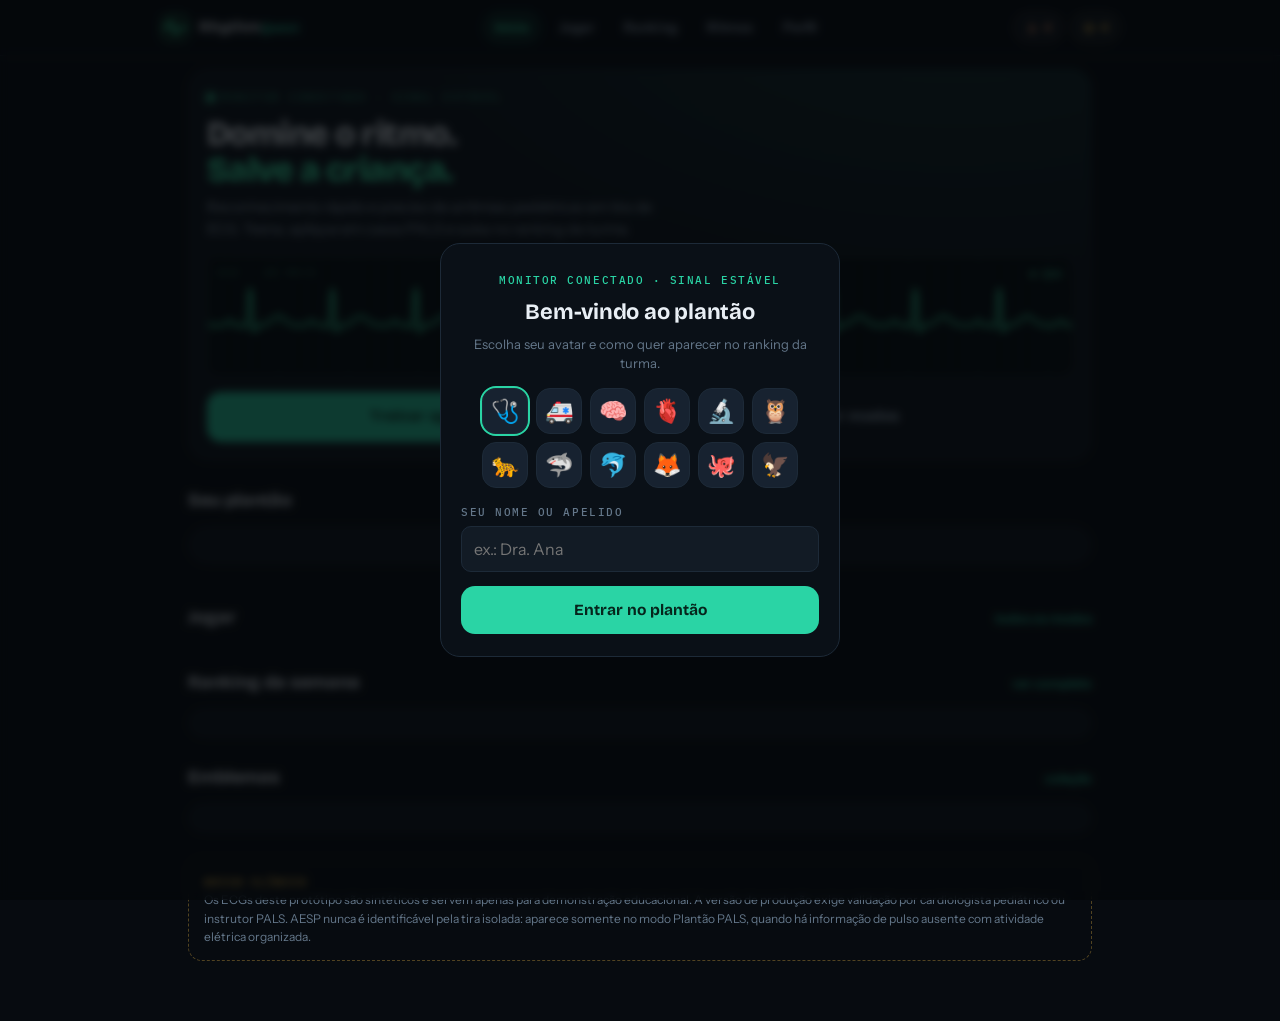
==== index.html @ c9e257ab "Implementa MVP do PALS Rhythm Quest (site multi-página, mobile-first) - Home com monitor ECG animado" ====
<!DOCTYPE html>
<html lang="pt-BR">
<head>
<meta charset="utf-8">
<meta name="viewport" content="width=device-width, initial-scale=1, viewport-fit=cover">
<title>PALS Rhythm Quest · Início</title>
<meta name="theme-color" content="#070b10">
<link rel="preconnect" href="https://fonts.googleapis.com">
<link rel="preconnect" href="https://fonts.gstatic.com" crossorigin>
<link href="https://fonts.googleapis.com/css2?family=Bricolage+Grotesque:wght@400;600;700;800&family=IBM+Plex+Mono:wght@400;500;600&family=Instrument+Sans:wght@400;500;600;700&display=swap" rel="stylesheet">
<link rel="stylesheet" href="css/style.css">
<link rel="icon" href="data:image/svg+xml,%3Csvg xmlns='http://www.w3.org/2000/svg' viewBox='0 0 24 24'%3E%3Crect width='24' height='24' rx='6' fill='%23070b10'/%3E%3Cpath d='M3 12h4l2.5-6 4 12 2.5-6h5' stroke='%233af0ac' stroke-width='2' fill='none' stroke-linecap='round' stroke-linejoin='round'/%3E%3C/svg%3E">
</head>
<body>

<main class="app">

  <section class="hero">
    <span class="microlabel"><span class="live-dot"></span>monitor conectado · sinal estável</span>
    <h1>Domine o ritmo.<br><em>Salve a criança.</em></h1>
    <p class="sub">Reconhecimento rápido e preciso de arritmias pediátricas em tira de ECG. Treine, aplique em casos PALS e suba no ranking da turma.</p>
    <div class="scope hero-scope">
      <span class="scope-label">DII · 25 mm/s</span>
      <span class="scope-hr"><span class="beat-heart">♥</span><span id="hero-fc">104</span></span>
      <canvas id="hero-ecg"></canvas>
    </div>
    <div class="hero-cta">
      <a class="btn btn-primary" href="partida.html?modo=treino">Treinar agora</a>
      <a class="btn btn-ghost" href="modos.html">Ver modos</a>
    </div>
  </section>

  <div class="section-head"><h2 class="section-title">Seu plantão</h2></div>
  <section class="card levelcard" id="home-level"></section>

  <div class="stat-tiles mt-14" id="home-tiles"></div>

  <div class="section-head">
    <h2 class="section-title">Jogar</h2>
    <a href="modos.html">todos os modos</a>
  </div>
  <div class="modegrid" id="home-modes"></div>

  <div class="section-head">
    <h2 class="section-title">Ranking da semana</h2>
    <a href="ranking.html">ver completo</a>
  </div>
  <section class="card card-tight"><div class="ranklist" id="home-rank"></div></section>

  <div class="section-head">
    <h2 class="section-title">Emblemas</h2>
    <a href="emblemas.html">coleção</a>
  </div>
  <section class="card card-tight" id="home-badges"></section>

  <footer class="disclaimer">
    <b>Aviso clínico</b><br>
    Os ECGs deste protótipo são sintéticos e servem apenas para demonstração educacional.
    A versão de produção exige validação por cardiologista pediátrico ou instrutor PALS.
    AESP nunca é identificável pela tira isolada: aparece somente no modo Plantão PALS,
    quando há informação de pulso ausente com atividade elétrica organizada.
  </footer>

</main>

<script src="js/data.js"></script>
<script src="js/ecg.js"></script>
<script src="js/state.js"></script>
<script src="js/ui.js"></script>
<script>
(function () {
  var ui = PRQ.ui, st = PRQ.state;
  ui.renderShell();

  // ECG vivo do hero: alterna entre ritmos a cada varredura completa
  var heroRitmos = [
    { r: 'sinusal', fc: 104 }, { r: 'taqsinusal', fc: 176 },
    { r: 'tsv', fc: 238 }, { r: 'tv', fc: 184 }, { r: 'fv', fc: 0 }
  ];
  var hi = 0, handle = null;
  function cicloHero() {
    var item = heroRitmos[hi % heroRitmos.length];
    if (handle) handle.stop();
    handle = PRQ.ecg.renderLive(document.getElementById('hero-ecg'), item.r, item.fc, 42 + hi, { sweepSeg: 3.4 });
    document.getElementById('hero-fc').textContent = item.fc || '--';
    hi++;
    setTimeout(cicloHero, 6800);
  }
  cicloHero();

  ui.garantirPerfil(render);

  function render() {
    var S = st.get();
    var prog = st.progressoNivel();

    document.getElementById('home-level').innerHTML =
      '<div class="levelcard-top">' +
        '<div class="avatar">' + S.avatar + '</div>' +
        '<div class="levelcard-id">' +
          '<div class="name">' + ui.esc(S.nome) + '</div>' +
          '<div class="title">' + ui.esc(PRQ.titleFor(S.nivel)) + '</div>' +
        '</div>' +
        '<div class="levelbubble"><b>' + S.nivel + '</b><span>nível</span></div>' +
      '</div>' +
      ui.xpbarHtml();

    var acc = st.acuraciaGlobal();
    document.getElementById('home-tiles').innerHTML =
      '<div class="stat-tile t-fire"><b>' + S.streak.dias + '<small> d</small></b><span>sequência de dias</span></div>' +
      '<div class="stat-tile t-ok"><b>' + (S.tirasRespondidas ? acc.toFixed(0) + '<small>%</small>' : '--') + '</b><span>acurácia global</span></div>' +
      '<div class="stat-tile t-info"><b>' + ui.fmt(S.tirasRespondidas) + '</b><span>tiras lidas</span></div>';

    // atalhos de modo: treino + arcade + próximo a destravar
    var atalhos = ['treino', 'arcade'];
    var proxBloqueado = Object.keys(PRQ.MODES).map(function (k) { return PRQ.MODES[k]; })
      .filter(function (m) { return S.nivel < m.nivelMin; })[0];
    document.getElementById('home-modes').innerHTML =
      atalhos.map(function (k) {
        var m = PRQ.MODES[k];
        return '<a class="modecard" style="--mode-color:' + m.cor + '" href="partida.html?modo=' + m.id + '">' +
          '<div class="modecard-head">' +
            '<div class="modecard-icon">' + ui.icon(m.icone) + '</div>' +
            '<div class="modecard-title">' +
              '<span class="microlabel">Modo ' + m.num + ' · ' + ui.esc(m.tag) + '</span>' +
              '<h3>' + ui.esc(m.nome) + '</h3>' +
            '</div>' +
            (S.bestScores[m.id] ? '<span class="modecard-best">' + ui.fmt(S.bestScores[m.id]) + ' XP</span>' : '') +
          '</div>' +
        '</a>';
      }).join('') +
      (proxBloqueado
        ? '<div class="modecard locked" style="--mode-color:' + proxBloqueado.cor + '">' +
            '<div class="modecard-head">' +
              '<div class="modecard-icon">' + ui.icon('lock') + '</div>' +
              '<div class="modecard-title">' +
                '<span class="microlabel">próximo desbloqueio</span>' +
                '<h3>' + ui.esc(proxBloqueado.nome) + '</h3>' +
              '</div>' +
              '<span class="locktag">' + ui.icon('lock') + ' nv ' + proxBloqueado.nivelMin + '</span>' +
            '</div>' +
          '</div>'
        : '');

    // prévia do ranking: top 3 + você
    var meuPts = S.weekly.xp;
    var lista = PRQ.RANKING_MOCK.slice(0, 3);
    var minhaPos = 1 + PRQ.RANKING_MOCK.filter(function (p) { return p.pts > meuPts; }).length;
    document.getElementById('home-rank').innerHTML =
      lista.map(function (p, i) {
        return '<div class="rankrow">' +
          '<span class="rankpos">' + (i + 1) + '</span>' +
          '<div class="avatar">' + p.avatar + '</div>' +
          '<div class="rankmain"><div class="name">' + ui.esc(p.nome) + '</div><div class="sub">' + ui.esc(p.turma) + '</div></div>' +
          '<span class="rankpts">' + ui.fmt(p.pts) + '</span></div>';
      }).join('') +
      '<div class="rankrow me">' +
        '<span class="rankpos">' + minhaPos + '</span>' +
        '<div class="avatar">' + S.avatar + '</div>' +
        '<div class="rankmain"><div class="name">' + ui.esc(S.nome || 'Você') + '</div><div class="sub">sua semana</div></div>' +
        '<span class="rankpts">' + ui.fmt(meuPts) + '</span></div>';

    // prévia de emblemas
    var desbloq = S.badges.length;
    document.getElementById('home-badges').innerHTML =
      '<div class="row">' +
        '<div class="grow"><b class="display" style="font-size:16px">' + desbloq + ' de ' + PRQ.BADGES.length + ' conquistados</b>' +
        '<p class="small muted">Cada emblema é ancorado num objetivo clínico concreto.</p></div>' +
        '<div class="row" style="gap:4px;font-size:22px">' +
          PRQ.BADGES.slice(0, 4).map(function (b) {
            var tem = S.badges.indexOf(b.id) >= 0;
            return '<span style="' + (tem ? '' : 'filter:grayscale(1);opacity:.35') + '">' + b.emoji + '</span>';
          }).join('') +
        '</div>' +
      '</div>';
  }
})();
</script>
</body>
</html>
---- css/style.css ----
/* ============================================================
   PALS Rhythm Quest · folha de estilo principal
   Estética: monitor de UTI, escuro, sóbrio, clínico.
   ============================================================ */

/* ---------- tokens ---------- */
:root {
  --bg: #070b10;
  --bg-2: #0a1017;
  --surface: #0e151d;
  --surface-2: #121b25;
  --surface-3: #172230;
  --line: #1d2a38;
  --line-soft: #16202b;

  --ink: #e9eff5;
  --ink-2: #a2b3c3;
  --ink-3: #64778a;

  --signal: #3af0ac;      /* traçado do ECG */
  --ok: #2ad4a5;          /* acerto / primária */
  --ok-ink: #06251c;
  --info: #4f8cff;        /* casos / info */
  --gold: #ffc64a;        /* moedas / combo */
  --bad: #ff5a6a;         /* erro / crítico */

  --ok-dim: rgba(42, 212, 165, 0.12);
  --info-dim: rgba(79, 140, 255, 0.12);
  --gold-dim: rgba(255, 198, 74, 0.12);
  --bad-dim: rgba(255, 90, 106, 0.12);

  --font-display: "Bricolage Grotesque", "Avenir Next", "Trebuchet MS", sans-serif;
  --font-body: "Instrument Sans", -apple-system, "Segoe UI", Roboto, sans-serif;
  --font-mono: "IBM Plex Mono", "SFMono-Regular", Menlo, Consolas, monospace;

  --r-lg: 20px;
  --r-md: 14px;
  --r-sm: 10px;

  --pad-page: 18px;
  --nav-h: 66px;
  --topbar-h: 56px;
}

/* ---------- reset ---------- */
*, *::before, *::after { box-sizing: border-box; }
html { -webkit-text-size-adjust: 100%; }
body {
  margin: 0;
  background: var(--bg);
  color: var(--ink);
  font-family: var(--font-body);
  font-size: 16px;
  line-height: 1.5;
  min-height: 100dvh;
  overscroll-behavior-y: none;
}
img, canvas, svg { display: block; max-width: 100%; }
button { font: inherit; color: inherit; background: none; border: 0; cursor: pointer; padding: 0; }
a { color: inherit; text-decoration: none; }
h1, h2, h3, h4, p { margin: 0; }
input, select {
  font: inherit; color: var(--ink);
  background: var(--surface-2);
  border: 1px solid var(--line);
  border-radius: var(--r-sm);
  padding: 10px 12px;
  width: 100%;
}
input:focus, select:focus { outline: 2px solid var(--ok); outline-offset: 1px; }
::selection { background: rgba(58, 240, 172, 0.25); }

/* ---------- tipografia utilitária ---------- */
.display { font-family: var(--font-display); font-weight: 700; letter-spacing: -0.01em; }
.mono { font-family: var(--font-mono); }
.microlabel {
  font-family: var(--font-mono);
  font-size: 11px;
  font-weight: 500;
  letter-spacing: 0.14em;
  text-transform: uppercase;
  color: var(--ink-3);
}
.section-title {
  font-family: var(--font-display);
  font-size: 18px;
  font-weight: 700;
  color: var(--ink);
}
.section-head {
  display: flex; align-items: baseline; justify-content: space-between;
  margin: 26px 0 12px;
}
.section-head a { font-size: 13px; color: var(--ok); font-weight: 600; }

/* ---------- casca do app ---------- */
.app {
  max-width: 560px;
  margin: 0 auto;
  padding: calc(var(--topbar-h) + 12px) var(--pad-page) calc(var(--nav-h) + 28px);
}

/* barra superior */
.topbar {
  position: fixed; top: 0; left: 0; right: 0; z-index: 40;
  height: var(--topbar-h);
  display: flex; align-items: center; justify-content: space-between;
  padding: 0 var(--pad-page);
  background: rgba(7, 11, 16, 0.85);
  backdrop-filter: blur(14px);
  -webkit-backdrop-filter: blur(14px);
  border-bottom: 1px solid var(--line-soft);
}
.topbar-inner {
  width: 100%; max-width: 560px; margin: 0 auto;
  display: flex; align-items: center; justify-content: space-between; gap: 10px;
}
.brand { display: flex; align-items: center; gap: 9px; min-width: 0; }
.brand-pulse {
  width: 30px; height: 30px; border-radius: 9px; flex: none;
  background: linear-gradient(145deg, #103326, #0b1f19);
  border: 1px solid rgba(58, 240, 172, 0.35);
  display: grid; place-items: center;
  color: var(--signal);
}
.brand-name {
  font-family: var(--font-display);
  font-size: 15.5px; font-weight: 700; letter-spacing: 0.01em;
  white-space: nowrap;
}
.brand-name small { color: var(--ok); }
.topbar-stats { display: flex; align-items: center; gap: 8px; }
.stat-pill {
  display: inline-flex; align-items: center; gap: 5px;
  font-family: var(--font-mono); font-size: 12.5px; font-weight: 600;
  padding: 5px 10px;
  border-radius: 999px;
  border: 1px solid var(--line);
  background: var(--surface);
  white-space: nowrap;
}
.stat-pill .ic { width: 14px; height: 14px; }
.stat-pill.coins { color: var(--gold); border-color: rgba(255, 198, 74, 0.3); }
.stat-pill.streak { color: #ff9e6b; border-color: rgba(255, 158, 107, 0.3); }

/* navegação inferior */
.bottomnav {
  position: fixed; bottom: 0; left: 0; right: 0; z-index: 40;
  background: rgba(9, 14, 20, 0.92);
  backdrop-filter: blur(14px);
  -webkit-backdrop-filter: blur(14px);
  border-top: 1px solid var(--line-soft);
  padding-bottom: env(safe-area-inset-bottom, 0);
}
.bottomnav-inner {
  max-width: 560px; margin: 0 auto;
  height: var(--nav-h);
  display: grid; grid-template-columns: repeat(5, 1fr);
}
.navitem {
  display: flex; flex-direction: column; align-items: center; justify-content: center; gap: 3px;
  color: var(--ink-3);
  font-size: 10.5px; font-weight: 600; letter-spacing: 0.02em;
  transition: color 0.15s ease;
}
.navitem .ic { width: 22px; height: 22px; }
.navitem.active { color: var(--signal); }
.navitem.active .navdot {
  width: 4px; height: 4px; border-radius: 50%;
  background: var(--signal);
  box-shadow: 0 0 8px var(--signal);
}
.navdot { width: 4px; height: 4px; border-radius: 50%; background: transparent; }

/* ---------- cards ---------- */
.card {
  background: var(--surface);
  border: 1px solid var(--line-soft);
  border-radius: var(--r-lg);
  padding: 18px;
}
.card + .card { margin-top: 14px; }
.card-tight { padding: 14px; }

/* moldura de telemetria (cantos) para áreas de ECG */
.scope {
  position: relative;
  background: #050a0e;
  border: 1px solid #14251f;
  border-radius: var(--r-md);
  overflow: hidden;
}
.scope::after {
  content: "";
  position: absolute; inset: 0;
  pointer-events: none;
  background: linear-gradient(rgba(255,255,255,0.025) 1px, transparent 1px);
  background-size: 100% 3px;
  mix-blend-mode: overlay;
}
.scope canvas { width: 100%; height: 100%; }
.scope-label {
  position: absolute; top: 8px; left: 10px; z-index: 2;
  font-family: var(--font-mono); font-size: 10px; letter-spacing: 0.16em;
  text-transform: uppercase; color: rgba(58, 240, 172, 0.55);
}
.scope-hr {
  position: absolute; top: 8px; right: 10px; z-index: 2;
  font-family: var(--font-mono); font-size: 11px; font-weight: 600;
  color: rgba(58, 240, 172, 0.8);
  display: flex; align-items: center; gap: 5px;
}
.scope-hr .beat-heart { color: var(--signal); animation: heartbeat 1s infinite; display: inline-block; }
@keyframes heartbeat {
  0%, 100% { transform: scale(1); }
  12% { transform: scale(1.25); }
  24% { transform: scale(1); }
}

/* ---------- botões ---------- */
.btn {
  display: inline-flex; align-items: center; justify-content: center; gap: 8px;
  min-height: 48px;
  padding: 12px 20px;
  border-radius: var(--r-md);
  font-family: var(--font-display);
  font-size: 15.5px; font-weight: 700;
  transition: transform 0.12s ease, filter 0.15s ease, background 0.15s ease;
  user-select: none;
  -webkit-tap-highlight-color: transparent;
}
.btn:active { transform: scale(0.97); }
.btn-primary { background: var(--ok); color: var(--ok-ink); }
.btn-primary:hover { filter: brightness(1.08); }
.btn-ghost {
  background: transparent; color: var(--ink-2);
  border: 1px solid var(--line);
}
.btn-ghost:hover { background: var(--surface-2); color: var(--ink); }
.btn-info { background: var(--info); color: #071224; }
.btn-block { width: 100%; }
.btn-sm { min-height: 38px; padding: 8px 14px; font-size: 13.5px; border-radius: var(--r-sm); }
.btn[disabled] { opacity: 0.45; pointer-events: none; }

/* chips */
.chip {
  display: inline-flex; align-items: center; gap: 5px;
  font-family: var(--font-mono); font-size: 11px; font-weight: 500;
  letter-spacing: 0.04em;
  padding: 4px 10px; border-radius: 999px;
  border: 1px solid var(--line);
  color: var(--ink-2);
  background: var(--surface-2);
  white-space: nowrap;
}
.chip.ok { color: var(--ok); border-color: rgba(42,212,165,0.35); background: var(--ok-dim); }
.chip.info { color: #8ab2ff; border-color: rgba(79,140,255,0.35); background: var(--info-dim); }
.chip.gold { color: var(--gold); border-color: rgba(255,198,74,0.35); background: var(--gold-dim); }
.chip.bad { color: var(--bad); border-color: rgba(255,90,106,0.35); background: var(--bad-dim); }

.chiprow { display: flex; flex-wrap: wrap; gap: 6px; }

/* filtros (segmented) */
.filters { display: flex; gap: 8px; overflow-x: auto; padding-bottom: 4px; scrollbar-width: none; }
.filters::-webkit-scrollbar { display: none; }
.filter-btn {
  flex: none;
  font-size: 13px; font-weight: 600;
  padding: 8px 16px; border-radius: 999px;
  border: 1px solid var(--line);
  color: var(--ink-2); background: var(--surface);
  transition: all 0.15s ease;
}
.filter-btn.active { background: var(--ok); border-color: var(--ok); color: var(--ok-ink); }

/* ---------- barra de XP ---------- */
.xpbar { display: flex; flex-direction: column; gap: 6px; }
.xpbar-meta {
  display: flex; justify-content: space-between;
  font-family: var(--font-mono); font-size: 11.5px; color: var(--ink-3);
}
.xpbar-track {
  height: 10px; border-radius: 999px;
  background: var(--surface-3);
  overflow: hidden;
}
.xpbar-fill {
  height: 100%; border-radius: 999px;
  background: linear-gradient(90deg, #1fae87, var(--signal));
  box-shadow: 0 0 12px rgba(58, 240, 172, 0.4);
  transition: width 0.9s cubic-bezier(0.22, 1, 0.36, 1);
  min-width: 6px;
}

/* barra de progresso genérica */
.meter { height: 8px; border-radius: 999px; background: var(--surface-3); overflow: hidden; }
.meter > i {
  display: block; height: 100%; border-radius: 999px;
  background: var(--ok);
  transition: width 0.6s ease;
}
.meter.gold > i { background: var(--gold); }
.meter.info > i { background: var(--info); }
.meter.bad > i { background: var(--bad); }

/* ---------- home ---------- */
.hero {
  position: relative;
  border-radius: var(--r-lg);
  border: 1px solid var(--line-soft);
  background:
    radial-gradient(120% 140% at 85% -20%, rgba(42, 212, 165, 0.14), transparent 55%),
    var(--surface);
  padding: 20px 18px 18px;
  overflow: hidden;
}
.hero .microlabel { color: rgba(58, 240, 172, 0.6); display: flex; align-items: center; gap: 7px; }
.hero .live-dot {
  width: 7px; height: 7px; border-radius: 50%;
  background: var(--signal);
  box-shadow: 0 0 10px var(--signal);
  animation: blink 2.2s infinite;
}
@keyframes blink { 0%, 100% { opacity: 1; } 50% { opacity: 0.35; } }
.hero h1 {
  font-family: var(--font-display);
  font-size: clamp(26px, 7vw, 34px);
  line-height: 1.08; font-weight: 800; letter-spacing: -0.015em;
  margin: 10px 0 8px;
}
.hero h1 em { font-style: normal; color: var(--signal); }
.hero p.sub { color: var(--ink-2); font-size: 14.5px; max-width: 46ch; }
.hero-scope { margin-top: 16px; height: 96px; }
.hero-cta { display: flex; gap: 10px; margin-top: 16px; }
.hero-cta .btn { flex: 1; }

/* card de nível na home */
.levelcard { display: flex; flex-direction: column; gap: 12px; }
.levelcard-top { display: flex; align-items: center; gap: 13px; }
.avatar {
  width: 52px; height: 52px; border-radius: 16px; flex: none;
  display: grid; place-items: center;
  font-size: 26px;
  background: var(--surface-3);
  border: 1px solid var(--line);
}
.avatar.lg { width: 68px; height: 68px; border-radius: 20px; font-size: 34px; }
.levelcard-id { min-width: 0; flex: 1; }
.levelcard-id .name {
  font-family: var(--font-display); font-weight: 700; font-size: 17px;
  white-space: nowrap; overflow: hidden; text-overflow: ellipsis;
}
.levelcard-id .title { font-size: 12.5px; color: var(--ok); font-weight: 600; }
.levelbubble {
  flex: none; text-align: center;
  font-family: var(--font-mono);
  border: 1px solid rgba(42, 212, 165, 0.4);
  background: var(--ok-dim);
  border-radius: 12px; padding: 6px 12px;
}
.levelbubble b { display: block; font-size: 19px; color: var(--signal); line-height: 1.1; }
.levelbubble span { font-size: 9.5px; letter-spacing: 0.12em; color: var(--ink-3); text-transform: uppercase; }

/* estatísticas rápidas */
.stat-tiles { display: grid; grid-template-columns: repeat(3, 1fr); gap: 10px; }
.stat-tile {
  background: var(--surface);
  border: 1px solid var(--line-soft);
  border-radius: var(--r-md);
  padding: 13px 12px 11px;
}
.stat-tile b {
  display: block;
  font-family: var(--font-mono); font-size: 21px; font-weight: 600;
  line-height: 1.15; color: var(--ink);
}
.stat-tile b small { font-size: 12px; color: var(--ink-3); font-weight: 500; }
.stat-tile span { font-size: 11px; color: var(--ink-3); letter-spacing: 0.03em; }
.stat-tile.t-ok b { color: var(--signal); }
.stat-tile.t-gold b { color: var(--gold); }
.stat-tile.t-fire b { color: #ff9e6b; }
.stat-tile.t-info b { color: #8ab2ff; }

/* ---------- cards de modo ---------- */
.modegrid { display: grid; gap: 12px; }
.modecard {
  position: relative;
  display: block;
  background: var(--surface);
  border: 1px solid var(--line-soft);
  border-radius: var(--r-lg);
  padding: 17px 17px 15px;
  overflow: hidden;
  transition: transform 0.15s ease, border-color 0.2s ease;
  -webkit-tap-highlight-color: transparent;
}
.modecard:active { transform: scale(0.985); }
.modecard::before {
  content: "";
  position: absolute; left: 0; top: 14px; bottom: 14px;
  width: 3px; border-radius: 0 3px 3px 0;
  background: var(--mode-color, var(--ok));
}
.modecard-head { display: flex; align-items: center; gap: 12px; }
.modecard-icon {
  width: 44px; height: 44px; flex: none;
  border-radius: 13px;
  display: grid; place-items: center;
  background: color-mix(in srgb, var(--mode-color, var(--ok)) 13%, transparent);
  color: var(--mode-color, var(--ok));
}
.modecard-icon .ic { width: 23px; height: 23px; }
.modecard-title { flex: 1; min-width: 0; }
.modecard-title .microlabel { color: var(--mode-color, var(--ok)); opacity: 0.8; font-size: 10px; }
.modecard-title h3 { font-family: var(--font-display); font-size: 17.5px; font-weight: 700; }
.modecard p.desc { color: var(--ink-2); font-size: 13.5px; margin-top: 9px; line-height: 1.45; }
.modecard-foot {
  display: flex; align-items: center; justify-content: space-between;
  margin-top: 12px; gap: 8px;
}
.modecard-foot .chiprow { flex: 1; }
.modecard-best { font-family: var(--font-mono); font-size: 11px; color: var(--ink-3); white-space: nowrap; }
.modecard.locked { opacity: 0.85; }
.modecard.locked .modecard-icon { background: var(--surface-3); color: var(--ink-3); }
.locktag {
  display: inline-flex; align-items: center; gap: 5px;
  font-family: var(--font-mono); font-size: 11px; font-weight: 600;
  color: var(--ink-3);
  border: 1px dashed var(--line);
  padding: 4px 10px; border-radius: 999px;
}

/* seletor pré-partida */
.setup-row { display: flex; flex-direction: column; gap: 8px; margin-top: 14px; }
.seg {
  display: grid; grid-auto-flow: column; grid-auto-columns: 1fr;
  background: var(--surface-2);
  border: 1px solid var(--line);
  border-radius: var(--r-sm);
  padding: 3px; gap: 3px;
}
.seg button {
  padding: 9px 6px; border-radius: 7px;
  font-size: 13px; font-weight: 600; color: var(--ink-3);
  transition: all 0.15s ease;
}
.seg button.active { background: var(--surface-3); color: var(--ink); box-shadow: inset 0 0 0 1px var(--line); }

/* ---------- tela de partida ---------- */
.game-shell { max-width: 560px; margin: 0 auto; padding: 12px var(--pad-page) 30px; min-height: 100dvh; display: flex; flex-direction: column; }
.game-top {
  display: flex; align-items: center; justify-content: space-between; gap: 10px;
  margin-bottom: 12px;
}
.game-exit {
  width: 40px; height: 40px; flex: none;
  border-radius: 12px; border: 1px solid var(--line);
  display: grid; place-items: center; color: var(--ink-3);
  background: var(--surface);
}
.game-progress { flex: 1; }
.game-progress .meter { height: 6px; }
.game-progress .microlabel { margin-bottom: 5px; display: block; text-align: center; }

.hud {
  display: flex; align-items: stretch; gap: 8px;
  margin-bottom: 12px;
}
.hud-box {
  flex: 1;
  background: var(--surface);
  border: 1px solid var(--line-soft);
  border-radius: var(--r-md);
  padding: 8px 10px;
  text-align: center;
}
.hud-box .microlabel { font-size: 9px; display: block; }
.hud-box b { font-family: var(--font-mono); font-size: 17px; font-weight: 600; }
.hud-box.h-xp b { color: var(--signal); }
.hud-box.h-coin b { color: var(--gold); }
.hud-box.h-combo b { color: var(--ink); }
.hud-box.h-combo.hot { border-color: rgba(255, 198, 74, 0.5); background: var(--gold-dim); }
.hud-box.h-combo.hot b { color: var(--gold); }
.hud-box.h-combo.hot.shake { animation: comboshake 0.35s ease; }
@keyframes comboshake {
  0%, 100% { transform: translateX(0); }
  25% { transform: translateX(-2px) rotate(-0.6deg); }
  60% { transform: translateX(2px) rotate(0.6deg); }
}

/* anel do cronômetro */
.timer-ring { position: relative; width: 54px; height: 54px; flex: none; }
.timer-ring svg { width: 100%; height: 100%; transform: rotate(-90deg); }
.timer-ring .track { stroke: var(--surface-3); }
.timer-ring .arc { stroke: var(--ok); transition: stroke 0.3s; }
.timer-ring.warn .arc { stroke: var(--gold); }
.timer-ring.danger .arc { stroke: var(--bad); }
.timer-ring b {
  position: absolute; inset: 0;
  display: grid; place-items: center;
  font-family: var(--font-mono); font-size: 15px; font-weight: 600;
}

.game-strip { height: 168px; margin-bottom: 6px; }
.strip-meta {
  display: flex; justify-content: space-between; align-items: center;
  margin: 8px 2px 14px;
  font-family: var(--font-mono); font-size: 11px; color: var(--ink-3);
}

.answers { display: grid; grid-template-columns: 1fr 1fr; gap: 10px; }
.answer-btn {
  min-height: 62px;
  padding: 10px 12px;
  border-radius: var(--r-md);
  border: 1px solid var(--line);
  background: var(--surface);
  font-family: var(--font-display);
  font-size: 14.5px; font-weight: 600;
  line-height: 1.25;
  text-align: center;
  transition: all 0.15s ease;
  -webkit-tap-highlight-color: transparent;
}
.answer-btn:active { transform: scale(0.97); }
.answer-btn.correct {
  background: var(--ok-dim); border-color: var(--ok); color: var(--signal);
  animation: pulse-ok 0.5s ease;
}
.answer-btn.wrong {
  background: var(--bad-dim); border-color: var(--bad); color: var(--bad);
  animation: wrongshake 0.4s ease;
}
.answer-btn.faded { opacity: 0.35; }
@keyframes pulse-ok {
  0% { box-shadow: 0 0 0 0 rgba(42, 212, 165, 0.5); }
  100% { box-shadow: 0 0 0 16px rgba(42, 212, 165, 0); }
}
@keyframes wrongshake {
  0%, 100% { transform: translateX(0); }
  20% { transform: translateX(-5px); }
  50% { transform: translateX(5px); }
  80% { transform: translateX(-3px); }
}

/* caso clínico (Plantão) */
.casecard {
  background: linear-gradient(180deg, rgba(79, 140, 255, 0.08), transparent 70%), var(--surface);
  border: 1px solid rgba(79, 140, 255, 0.25);
  border-radius: var(--r-md);
  padding: 14px;
  margin-bottom: 12px;
}
.casecard .microlabel { color: #8ab2ff; margin-bottom: 6px; display: block; }
.casecard p { font-size: 14px; color: var(--ink-2); line-height: 1.5; }
.casecard p b { color: var(--ink); }
.case-vitals { display: flex; flex-wrap: wrap; gap: 6px; margin-top: 10px; }

/* ---------- feedback sheet ---------- */
.sheet-backdrop {
  position: fixed; inset: 0; z-index: 60;
  background: rgba(4, 7, 10, 0.7);
  backdrop-filter: blur(3px);
  -webkit-backdrop-filter: blur(3px);
  opacity: 0; pointer-events: none;
  transition: opacity 0.25s ease;
}
.sheet-backdrop.open { opacity: 1; pointer-events: auto; }
.sheet {
  position: fixed; left: 0; right: 0; bottom: 0; z-index: 61;
  max-width: 560px; margin: 0 auto;
  max-height: 86dvh;
  overflow-y: auto;
  background: var(--bg-2);
  border: 1px solid var(--line);
  border-bottom: 0;
  border-radius: 22px 22px 0 0;
  padding: 10px 18px calc(18px + env(safe-area-inset-bottom, 0));
  transform: translateY(105%);
  transition: transform 0.32s cubic-bezier(0.32, 0.72, 0, 1);
}
.sheet.open { transform: translateY(0); }
.sheet-grip { width: 40px; height: 4px; border-radius: 2px; background: var(--line); margin: 4px auto 14px; }
.verdict {
  display: flex; align-items: center; gap: 12px;
  padding: 13px 14px; border-radius: var(--r-md);
  margin-bottom: 14px;
}
.verdict.ok { background: var(--ok-dim); border: 1px solid rgba(42, 212, 165, 0.35); }
.verdict.bad { background: var(--bad-dim); border: 1px solid rgba(255, 90, 106, 0.3); }
.verdict-icon {
  width: 40px; height: 40px; flex: none; border-radius: 50%;
  display: grid; place-items: center;
}
.verdict.ok .verdict-icon { background: var(--ok); color: var(--ok-ink); }
.verdict.bad .verdict-icon { background: var(--bad); color: #2a0a0e; }
.verdict h3 { font-family: var(--font-display); font-size: 18px; }
.verdict .microlabel { font-size: 10px; margin-top: 1px; }
.verdict.ok .microlabel { color: var(--ok); }
.verdict.bad .microlabel { color: var(--bad); }

.gainrow { display: flex; gap: 8px; margin-bottom: 14px; }
.gain {
  flex: 1; text-align: center;
  background: var(--surface); border: 1px solid var(--line-soft);
  border-radius: var(--r-md); padding: 9px 6px;
}
.gain b { font-family: var(--font-mono); font-size: 16.5px; display: block; }
.gain span { font-size: 10px; color: var(--ink-3); letter-spacing: 0.06em; text-transform: uppercase; }
.gain.g-xp b { color: var(--signal); }
.gain.g-coin b { color: var(--gold); }
.gain.g-speed b { color: #8ab2ff; }
.gain.g-neg b { color: var(--bad); }

.teachblock { margin-bottom: 13px; }
.teachblock .microlabel { display: block; margin-bottom: 7px; }
.teachblock ul { margin: 0; padding: 0; list-style: none; display: flex; flex-direction: column; gap: 6px; }
.teachblock li {
  font-size: 13.5px; color: var(--ink-2); line-height: 1.45;
  padding-left: 18px; position: relative;
}
.teachblock li::before {
  content: ""; position: absolute; left: 2px; top: 8px;
  width: 6px; height: 6px; border-radius: 2px;
  background: var(--ok);
}
.teachblock.warn li::before { background: var(--gold); border-radius: 50%; }
.teachblock.trap li::before { background: var(--bad); border-radius: 50%; }
.tipbox {
  background: var(--gold-dim);
  border: 1px solid rgba(255, 198, 74, 0.25);
  border-radius: var(--r-md);
  padding: 12px 14px;
  font-size: 13.5px; color: #ffd98a; line-height: 1.5;
  margin-bottom: 14px;
}
.tipbox b { color: var(--gold); }
.compare {
  display: grid; grid-template-columns: 1fr 1fr; gap: 8px; margin-bottom: 14px;
}
.compare > div {
  border-radius: var(--r-md); padding: 10px 12px;
  font-size: 13px; line-height: 1.3;
}
.compare .yours { background: var(--bad-dim); border: 1px solid rgba(255, 90, 106, 0.3); }
.compare .right { background: var(--ok-dim); border: 1px solid rgba(42, 212, 165, 0.3); }
.compare .microlabel { font-size: 9px; display: block; margin-bottom: 3px; }
.compare .yours .microlabel { color: var(--bad); }
.compare .right .microlabel { color: var(--ok); }
.compare b { font-family: var(--font-display); font-size: 14px; }

/* ---------- resultado da rodada ---------- */
.result-hero { text-align: center; padding: 26px 0 8px; }
.result-hero h2 { font-family: var(--font-display); font-size: 26px; font-weight: 800; }
.result-hero .microlabel { margin-top: 4px; }
.ring-wrap { position: relative; width: 158px; height: 158px; margin: 18px auto; }
.ring-wrap svg { transform: rotate(-90deg); }
.ring-wrap .ringtrack { stroke: var(--surface-3); }
.ring-wrap .ringarc { stroke: var(--ok); stroke-linecap: round; transition: stroke-dashoffset 1.1s cubic-bezier(0.22, 1, 0.36, 1); }
.ring-center {
  position: absolute; inset: 0;
  display: flex; flex-direction: column; align-items: center; justify-content: center;
}
.ring-center b { font-family: var(--font-mono); font-size: 34px; font-weight: 600; color: var(--signal); }
.ring-center span { font-size: 11px; color: var(--ink-3); letter-spacing: 0.1em; text-transform: uppercase; }
.bonusline {
  display: flex; align-items: center; justify-content: space-between;
  padding: 10px 2px;
  border-bottom: 1px solid var(--line-soft);
  font-size: 13.5px; color: var(--ink-2);
}
.bonusline:last-child { border-bottom: 0; }
.bonusline b { font-family: var(--font-mono); color: var(--signal); }
.bonusline b.gold { color: var(--gold); }

/* ---------- ranking ---------- */
.podium { display: grid; grid-template-columns: 1fr 1.15fr 1fr; gap: 10px; align-items: end; margin-bottom: 16px; }
.podium-card {
  text-align: center;
  background: var(--surface);
  border: 1px solid var(--line-soft);
  border-radius: var(--r-md);
  padding: 14px 8px 12px;
  position: relative;
}
.podium-card.first {
  border-color: rgba(255, 198, 74, 0.4);
  background: linear-gradient(180deg, rgba(255, 198, 74, 0.1), transparent 65%), var(--surface);
  padding-top: 20px; padding-bottom: 16px;
}
.podium-medal {
  position: absolute; top: -11px; left: 50%; transform: translateX(-50%);
  font-family: var(--font-mono); font-size: 11px; font-weight: 700;
  width: 24px; height: 24px; border-radius: 50%;
  display: grid; place-items: center;
  border: 1px solid var(--line);
  background: var(--surface-3); color: var(--ink-2);
}
.podium-card.first .podium-medal { background: var(--gold); color: #3a2800; border-color: var(--gold); }
.podium-card.second .podium-medal { background: #c8d4e0; color: #232c36; border-color: #c8d4e0; }
.podium-card.third .podium-medal { background: #d29a6b; color: #3a2410; border-color: #d29a6b; }
.podium-card .avatar { margin: 2px auto 7px; width: 44px; height: 44px; font-size: 22px; border-radius: 14px; }
.podium-card.first .avatar { width: 54px; height: 54px; font-size: 27px; }
.podium-name { font-size: 12.5px; font-weight: 700; white-space: nowrap; overflow: hidden; text-overflow: ellipsis; }
.podium-pts { font-family: var(--font-mono); font-size: 12px; color: var(--gold); margin-top: 2px; }

.ranklist { display: flex; flex-direction: column; }
.rankrow {
  display: flex; align-items: center; gap: 12px;
  padding: 11px 12px;
  border-bottom: 1px solid var(--line-soft);
}
.rankrow:last-child { border-bottom: 0; }
.rankpos { font-family: var(--font-mono); font-size: 13px; color: var(--ink-3); width: 26px; text-align: center; flex: none; }
.rankrow .avatar { width: 38px; height: 38px; font-size: 19px; border-radius: 12px; }
.rankmain { flex: 1; min-width: 0; }
.rankmain .name { font-size: 14px; font-weight: 600; white-space: nowrap; overflow: hidden; text-overflow: ellipsis; }
.rankmain .sub { font-size: 11px; color: var(--ink-3); }
.rankpts { font-family: var(--font-mono); font-size: 13.5px; font-weight: 600; color: var(--ink-2); }
.rankrow.me {
  background: var(--ok-dim);
  border: 1px solid rgba(42, 212, 165, 0.35);
  border-radius: var(--r-md);
  margin: 4px 0;
}
.rankrow.me .name { color: var(--signal); }
.rankrow.me .rankpts { color: var(--signal); }
.rankdelta { font-family: var(--font-mono); font-size: 10.5px; flex: none; width: 34px; text-align: right; }
.rankdelta.up { color: var(--ok); }
.rankdelta.down { color: var(--bad); }
.rankdelta.same { color: var(--ink-3); }

/* ---------- emblemas ---------- */
.badgegrid { display: grid; grid-template-columns: 1fr 1fr; gap: 12px; }
.badgetile {
  background: var(--surface);
  border: 1px solid var(--line-soft);
  border-radius: var(--r-lg);
  padding: 16px 14px 14px;
  text-align: center;
  transition: transform 0.15s ease;
  -webkit-tap-highlight-color: transparent;
}
.badgetile:active { transform: scale(0.97); }
.badge-emoji {
  width: 58px; height: 58px; margin: 0 auto 10px;
  border-radius: 18px;
  display: grid; place-items: center;
  font-size: 29px;
  background: var(--surface-3);
  border: 1px solid var(--line);
}
.badgetile.unlocked .badge-emoji {
  background: linear-gradient(150deg, rgba(255, 198, 74, 0.2), rgba(255, 198, 74, 0.05));
  border-color: rgba(255, 198, 74, 0.45);
  box-shadow: 0 0 18px rgba(255, 198, 74, 0.12);
}
.badgetile.locked .badge-emoji { filter: grayscale(1); opacity: 0.4; }
.badgetile h4 { font-family: var(--font-display); font-size: 14px; font-weight: 700; line-height: 1.2; }
.badgetile .microlabel { font-size: 9px; margin-top: 5px; display: block; }
.badgetile.unlocked .microlabel { color: var(--gold); }
.badgetile .meter { margin-top: 9px; }
.badgetile.fresh .badge-emoji { animation: badgeflip 0.9s cubic-bezier(0.34, 1.56, 0.64, 1); }
@keyframes badgeflip {
  0% { transform: rotateY(180deg) scale(0.6); opacity: 0; }
  100% { transform: rotateY(0) scale(1); opacity: 1; }
}

/* ---------- biblioteca ---------- */
.rhythmcard {
  background: var(--surface);
  border: 1px solid var(--line-soft);
  border-radius: var(--r-lg);
  overflow: hidden;
  margin-bottom: 14px;
  -webkit-tap-highlight-color: transparent;
}
.rhythmcard .scope { border-radius: 0; border: 0; border-bottom: 1px solid #14251f; height: 92px; }
.rhythmcard-body { padding: 13px 15px 14px; }
.rhythmcard-body h3 { font-family: var(--font-display); font-size: 16.5px; font-weight: 700; }
.rhythmcard-body .en { font-family: var(--font-mono); font-size: 11px; color: var(--ink-3); margin-bottom: 8px; }

.kvgrid { display: grid; grid-template-columns: repeat(2, 1fr); gap: 8px; margin: 13px 0; }
.kv {
  background: var(--surface-2);
  border: 1px solid var(--line-soft);
  border-radius: var(--r-sm);
  padding: 8px 11px;
}
.kv .microlabel { font-size: 9px; display: block; }
.kv b { font-size: 13px; font-weight: 600; line-height: 1.25; display: block; margin-top: 2px; }

/* dificuldade */
.diff { display: inline-flex; gap: 3px; align-items: center; }
.diff i { width: 6px; height: 6px; border-radius: 2px; background: var(--surface-3); }
.diff i.on { background: var(--gold); }

/* ---------- dashboard ---------- */
.masteryrow { display: flex; align-items: center; gap: 12px; padding: 9px 0; }
.masteryrow .mname { flex: 1.5; min-width: 0; font-size: 13px; font-weight: 600; white-space: nowrap; overflow: hidden; text-overflow: ellipsis; }
.masteryrow .meter { flex: 1; min-width: 64px; }
.masteryrow .mval { font-family: var(--font-mono); font-size: 12px; color: var(--ink-3); width: 40px; text-align: right; flex: none; }
.masteryrow.weak .mval { color: var(--bad); }
.masteryrow.weak .meter > i { background: var(--bad); }

.errorrow {
  display: flex; align-items: center; gap: 12px;
  padding: 11px 0;
  border-bottom: 1px solid var(--line-soft);
}
.errorrow:last-child { border-bottom: 0; }
.errorrow .err-ic {
  width: 36px; height: 36px; flex: none; border-radius: 11px;
  background: var(--bad-dim); color: var(--bad);
  display: grid; place-items: center;
}
.errorrow .body { flex: 1; min-width: 0; }
.errorrow .body b { font-size: 13.5px; display: block; }
.errorrow .body span { font-size: 11.5px; color: var(--ink-3); }

/* ---------- modal ---------- */
.modal-backdrop {
  position: fixed; inset: 0; z-index: 70;
  background: rgba(4, 7, 10, 0.75);
  backdrop-filter: blur(4px);
  -webkit-backdrop-filter: blur(4px);
  display: grid; place-items: center;
  padding: 22px;
  opacity: 0; pointer-events: none;
  transition: opacity 0.22s ease;
}
.modal-backdrop.open { opacity: 1; pointer-events: auto; }
.modal {
  width: 100%; max-width: 400px;
  max-height: 84dvh; overflow-y: auto;
  background: var(--bg-2);
  border: 1px solid var(--line);
  border-radius: var(--r-lg);
  padding: 22px 20px;
  transform: translateY(14px) scale(0.97);
  transition: transform 0.22s ease;
}
.modal-backdrop.open .modal { transform: translateY(0) scale(1); }

/* ---------- toast ---------- */
.toastwrap {
  position: fixed; top: calc(var(--topbar-h) + 10px); left: 0; right: 0; z-index: 90;
  display: flex; flex-direction: column; align-items: center; gap: 8px;
  pointer-events: none;
  padding: 0 18px;
}
.toast {
  display: flex; align-items: center; gap: 10px;
  background: var(--surface-3);
  border: 1px solid var(--line);
  border-radius: 999px;
  padding: 10px 18px;
  font-size: 13.5px; font-weight: 600;
  box-shadow: 0 10px 30px rgba(0, 0, 0, 0.45);
  animation: toastin 0.35s cubic-bezier(0.34, 1.3, 0.64, 1);
}
.toast.gold { border-color: rgba(255, 198, 74, 0.4); color: var(--gold); }
.toast.ok { border-color: rgba(42, 212, 165, 0.4); color: var(--ok); }
@keyframes toastin {
  from { opacity: 0; transform: translateY(-12px) scale(0.92); }
  to { opacity: 1; transform: translateY(0) scale(1); }
}
.toast.out { animation: toastout 0.3s ease forwards; }
@keyframes toastout { to { opacity: 0; transform: translateY(-10px) scale(0.94); } }

/* ---------- partículas de moeda/XP ---------- */
.burst-layer { position: fixed; inset: 0; z-index: 95; pointer-events: none; overflow: hidden; }
.coin-p {
  position: absolute;
  font-family: var(--font-mono); font-size: 15px; font-weight: 700;
  color: var(--gold);
  text-shadow: 0 0 10px rgba(255, 198, 74, 0.5);
  animation: coinfly 0.95s cubic-bezier(0.2, 0.7, 0.4, 1) forwards;
}
.coin-p.xp { color: var(--signal); text-shadow: 0 0 10px rgba(58, 240, 172, 0.5); }
@keyframes coinfly {
  0% { opacity: 0; transform: translate(0, 0) scale(0.6); }
  15% { opacity: 1; transform: translate(var(--dx0, 0), -14px) scale(1.15); }
  100% { opacity: 0; transform: translate(var(--dx, 0), var(--dy, -90px)) scale(0.85); }
}

/* ---------- aviso clínico ---------- */
.disclaimer {
  margin-top: 26px;
  border: 1px dashed rgba(255, 198, 74, 0.3);
  border-radius: var(--r-md);
  padding: 13px 15px;
  font-size: 12px; color: var(--ink-3); line-height: 1.55;
}
.disclaimer b { color: var(--gold); font-family: var(--font-mono); font-size: 11px; letter-spacing: 0.08em; text-transform: uppercase; }

/* ---------- util ---------- */
.mt-0 { margin-top: 0; } .mt-8 { margin-top: 8px; } .mt-14 { margin-top: 14px; } .mt-20 { margin-top: 20px; }
.mb-8 { margin-bottom: 8px; } .mb-14 { margin-bottom: 14px; }
.muted { color: var(--ink-3); } .small { font-size: 13px; }
.txt-ok { color: var(--ok); } .txt-gold { color: var(--gold); } .txt-bad { color: var(--bad); } .txt-info { color: #8ab2ff; }
.row { display: flex; align-items: center; gap: 10px; }
.grow { flex: 1; min-width: 0; }
.center { text-align: center; }
.hidden { display: none !important; }

/* contagem animada */
.countup { font-variant-numeric: tabular-nums; }

/* ---------- responsivo: tablet / desktop ---------- */
@media (min-width: 760px) {
  :root { --pad-page: 28px; }
  .app, .topbar-inner, .bottomnav-inner, .game-shell, .sheet { max-width: 700px; }
  .badgegrid { grid-template-columns: repeat(3, 1fr); }
  .answers { gap: 12px; }
  .answer-btn { min-height: 68px; font-size: 15.5px; }
  .game-strip { height: 200px; }
  .hero-scope { height: 120px; }
}
@media (min-width: 1060px) {
  .app, .topbar-inner, .game-shell { max-width: 960px; }
  .bottomnav { display: none; }
  .topnav-links { display: flex !important; }
  .app { padding-bottom: 60px; }
  .modegrid { grid-template-columns: 1fr 1fr; }
  .badgegrid { grid-template-columns: repeat(4, 1fr); }
  .librarygrid { display: grid; grid-template-columns: 1fr 1fr; gap: 14px; }
  .librarygrid .rhythmcard { margin-bottom: 0; }
  .dash-cols { display: grid; grid-template-columns: 1fr 1fr; gap: 14px; align-items: start; }
  .dash-cols .card + .card { margin-top: 0; }
  .sheet { max-width: 620px; border-radius: 22px; bottom: 24px; border-bottom: 1px solid var(--line); }
}

/* links de navegação no topo (desktop) */
.topnav-links { display: none; align-items: center; gap: 4px; }
.topnav-links a {
  font-size: 13.5px; font-weight: 600; color: var(--ink-2);
  padding: 7px 13px; border-radius: 999px;
}
.topnav-links a:hover { background: var(--surface-2); color: var(--ink); }
.topnav-links a.active { color: var(--signal); background: var(--ok-dim); }

/* redução de movimento */
@media (prefers-reduced-motion: reduce) {
  *, *::before, *::after { animation-duration: 0.01ms !important; transition-duration: 0.01ms !important; }
}
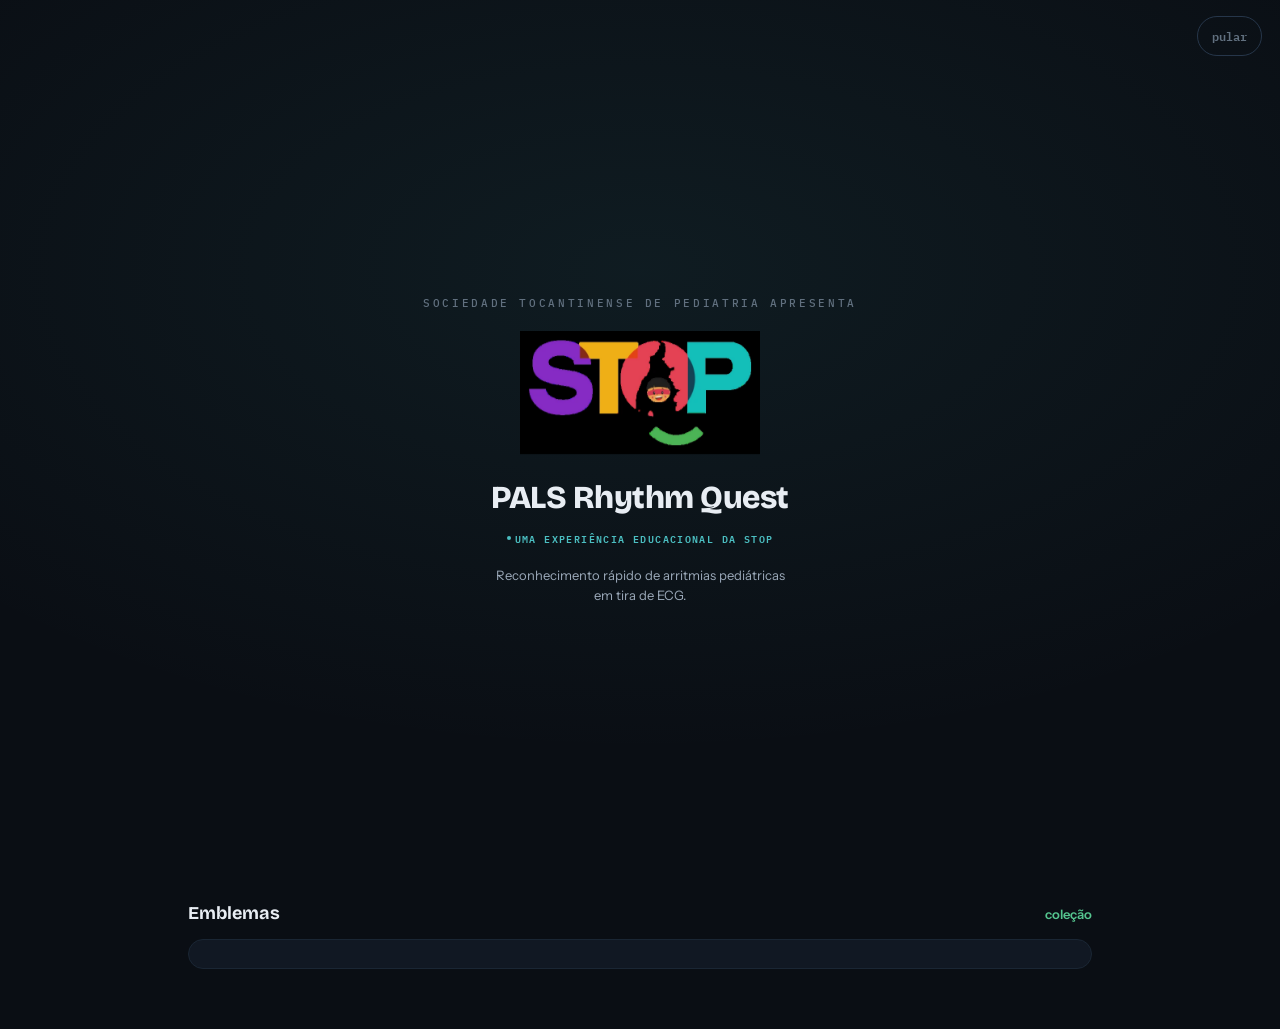
==== commit 558c1cdc: "Aplica co-branding STOP (paleta suave, sem amarelo/dourado) Direção visual da Sociedade Tocantinense" ====
--- a/index.html
+++ b/index.html
@@ -4,12 +4,12 @@
 <meta charset="utf-8">
 <meta name="viewport" content="width=device-width, initial-scale=1, viewport-fit=cover">
 <title>PALS Rhythm Quest · Início</title>
-<meta name="theme-color" content="#070b10">
+<meta name="theme-color" content="#0A0E14">
 <link rel="preconnect" href="https://fonts.googleapis.com">
 <link rel="preconnect" href="https://fonts.gstatic.com" crossorigin>
 <link href="https://fonts.googleapis.com/css2?family=Bricolage+Grotesque:wght@400;600;700;800&family=IBM+Plex+Mono:wght@400;500;600&family=Instrument+Sans:wght@400;500;600;700&display=swap" rel="stylesheet">
 <link rel="stylesheet" href="css/style.css">
-<link rel="icon" href="data:image/svg+xml,%3Csvg xmlns='http://www.w3.org/2000/svg' viewBox='0 0 24 24'%3E%3Crect width='24' height='24' rx='6' fill='%23070b10'/%3E%3Cpath d='M3 12h4l2.5-6 4 12 2.5-6h5' stroke='%233af0ac' stroke-width='2' fill='none' stroke-linecap='round' stroke-linejoin='round'/%3E%3C/svg%3E">
+<link rel="icon" href="data:image/svg+xml,%3Csvg xmlns='http://www.w3.org/2000/svg' viewBox='0 0 24 24'%3E%3Crect width='24' height='24' rx='6' fill='%230A0E14'/%3E%3Cpath d='M3 12h4l2.5-6 4 12 2.5-6h5' stroke='%2346D6A2' stroke-width='2' fill='none' stroke-linecap='round' stroke-linejoin='round'/%3E%3C/svg%3E">
 </head>
 <body>
 
@@ -28,7 +28,11 @@
       <a class="btn btn-primary" href="partida.html?modo=treino">Treinar agora</a>
       <a class="btn btn-ghost" href="modos.html">Ver modos</a>
     </div>
+    <span class="hero-signature">Uma experiência educacional da STOP</span>
   </section>
+
+  <div class="section-head"><h2 class="section-title">Desafio STOP da semana</h2></div>
+  <section class="challenge" id="home-challenge"></section>
 
   <div class="section-head"><h2 class="section-title">Seu plantão</h2></div>
   <section class="card levelcard" id="home-level"></section>
@@ -42,7 +46,7 @@
   <div class="modegrid" id="home-modes"></div>
 
   <div class="section-head">
-    <h2 class="section-title">Ranking da semana</h2>
+    <h2 class="section-title">Liga STOP</h2>
     <a href="ranking.html">ver completo</a>
   </div>
   <section class="card card-tight"><div class="ranklist" id="home-rank"></div></section>
@@ -53,13 +57,7 @@
   </div>
   <section class="card card-tight" id="home-badges"></section>
 
-  <footer class="disclaimer">
-    <b>Aviso clínico</b><br>
-    Os ECGs deste protótipo são sintéticos e servem apenas para demonstração educacional.
-    A versão de produção exige validação por cardiologista pediátrico ou instrutor PALS.
-    AESP nunca é identificável pela tira isolada: aparece somente no modo Plantão PALS,
-    quando há informação de pulso ausente com atividade elétrica organizada.
-  </footer>
+  <div id="home-footer"></div>
 
 </main>
 
@@ -70,7 +68,13 @@
 <script>
 (function () {
   var ui = PRQ.ui, st = PRQ.state;
-  ui.renderShell();
+
+  var DISCLAIMER =
+    '<div class="disclaimer"><b>Aviso clínico</b><br>' +
+    'Os ECGs deste protótipo são sintéticos e servem apenas para demonstração educacional. ' +
+    'A versão de produção exige validação por cardiologista pediátrico ou instrutor PALS. ' +
+    'AESP nunca é identificável pela tira isolada: aparece somente no modo Plantão PALS, ' +
+    'quando há informação de pulso ausente com atividade elétrica organizada.</div>';
 
   // ECG vivo do hero: alterna entre ritmos a cada varredura completa
   var heroRitmos = [
@@ -79,16 +83,22 @@
   ];
   var hi = 0, handle = null;
   function cicloHero() {
+    var cv = document.getElementById('hero-ecg');
+    if (!cv) { if (handle) handle.stop(); return; } // saiu da página
     var item = heroRitmos[hi % heroRitmos.length];
     if (handle) handle.stop();
-    handle = PRQ.ecg.renderLive(document.getElementById('hero-ecg'), item.r, item.fc, 42 + hi, { sweepSeg: 3.4 });
+    handle = PRQ.ecg.renderLive(cv, item.r, item.fc, 42 + hi, { sweepSeg: 3.4 });
     document.getElementById('hero-fc').textContent = item.fc || '--';
     hi++;
     setTimeout(cicloHero, 6800);
   }
-  cicloHero();
-
-  ui.garantirPerfil(render);
+
+  // splash institucional só no primeiro acesso; depois monta a casca e a home
+  ui.splash(function () {
+    ui.renderShell();
+    cicloHero();
+    ui.garantirPerfil(render);
+  });
 
   function render() {
     var S = st.get();
@@ -173,6 +183,30 @@
           }).join('') +
         '</div>' +
       '</div>';
+
+    // Desafio STOP da semana
+    var d = PRQ.desafioDaSemana();
+    document.getElementById('home-challenge').innerHTML =
+      '<div class="challenge-head">' +
+        '<div class="challenge-mark">' + ui.icon('trophy') + '</div>' +
+        '<div class="grow">' +
+          '<span class="microlabel">semana ' + d.semana + ' · chancelado pela STOP</span>' +
+          '<h3>' + ui.esc(d.nome) + '</h3>' +
+        '</div>' +
+        '<span class="chip institutional">STOP</span>' +
+      '</div>' +
+      '<p class="small muted">' + ui.esc(d.resumo) + '</p>' +
+      '<div class="scope challenge-strip"><canvas id="challenge-ecg"></canvas></div>' +
+      '<div class="challenge-cta">' +
+        '<a class="btn btn-primary" href="partida.html?desafio=stop">Aceitar desafio</a>' +
+        '<span class="challenge-reward">' + ui.esc(d.recompensa) + '</span>' +
+      '</div>';
+    var cc = document.getElementById('challenge-ecg');
+    var fcMap = { sinusal: 104, bradicardia: 48, taqsinusal: 172, tsv: 232, tv: 180, fv: 0, assistolia: 0, bavt: 42 };
+    if (cc) requestAnimationFrame(function () { PRQ.ecg.renderStatic(cc, d.ritmo, fcMap[d.ritmo] || 120, 700 + d.semana); });
+
+    // rodapé institucional (logo + STOP + aviso clínico)
+    document.getElementById('home-footer').innerHTML = ui.instFooterHtml(DISCLAIMER);
   }
 })();
 </script>
--- a/css/style.css
+++ b/css/style.css
@@ -1,33 +1,75 @@
 /* ============================================================
-   PALS Rhythm Quest · folha de estilo principal
-   Estética: monitor de UTI, escuro, sóbrio, clínico.
+   PALS Rhythm Quest · co-branding STOP
+   "Uma experiência educacional da STOP"
+   Estética: monitor de UTI preservada, paleta STOP dessaturada.
+   Sem amarelo, dourado ou laranja saturado. Verde do ECG separado
+   semanticamente do verde de acerto.
    ============================================================ */
 
 /* ---------- tokens ---------- */
 :root {
-  --bg: #070b10;
-  --bg-2: #0a1017;
-  --surface: #0e151d;
-  --surface-2: #121b25;
-  --surface-3: #172230;
-  --line: #1d2a38;
-  --line-soft: #16202b;
-
-  --ink: #e9eff5;
-  --ink-2: #a2b3c3;
-  --ink-3: #64778a;
-
-  --signal: #3af0ac;      /* traçado do ECG */
-  --ok: #2ad4a5;          /* acerto / primária */
-  --ok-ink: #06251c;
-  --info: #4f8cff;        /* casos / info */
-  --gold: #ffc64a;        /* moedas / combo */
-  --bad: #ff5a6a;         /* erro / crítico */
-
-  --ok-dim: rgba(42, 212, 165, 0.12);
-  --info-dim: rgba(79, 140, 255, 0.12);
-  --gold-dim: rgba(255, 198, 74, 0.12);
-  --bad-dim: rgba(255, 90, 106, 0.12);
+  /* ---- Paleta-marca STOP (dessaturada, fechada) ---- */
+  --stop-teal: #4BBEC1;         --stop-teal-soft: #7FCFD1;
+  --stop-purple: #9E82D6;       --stop-purple-soft: #B7A3E2;
+  --stop-coral: #E4788A;        --stop-coral-soft: #EFA3AF;
+  --stop-green: #55C58F;        --stop-green-soft: #86D7B0;
+  --stop-lavender: #C3B2E6;     --stop-lavender-soft: #D6CBEF;
+  --stop-petrol: #5E9EC9;       --stop-petrol-soft: #8FBBDA;
+  --stop-silver: #C6CFDA;       --stop-warm-white: #F3EEF7;
+
+  /* ---- Fundos e superfícies (tema escuro STOP) ---- */
+  --bg: #0A0E14;
+  --bg-2: #0D131B;
+  --surface: #111823;
+  --surface-2: #16202C;
+  --surface-3: #1D2A38;
+  --line: #26364A;
+  --line-soft: #1a2634;
+
+  --ink: #E8EDF3;
+  --ink-2: #9BA9B9;
+  --ink-3: #61707F;
+
+  /* ---- Tokens semânticos (um significado por cor) ---- */
+  --success: var(--stop-green);          /* acerto / conclusão */
+  --success-soft: var(--stop-green-soft);
+  --success-dim: rgba(85, 197, 143, 0.14);
+  --danger: var(--stop-coral);           /* erro / crítico / PCR */
+  --danger-soft: var(--stop-coral-soft);
+  --danger-dim: rgba(228, 120, 138, 0.14);
+  --information: var(--stop-petrol);     /* casos / contexto / clínico */
+  --information-soft: var(--stop-petrol-soft);
+  --information-dim: rgba(94, 158, 201, 0.14);
+  --progress: var(--stop-green);         /* barra de XP / mastery */
+  --institutional: var(--stop-teal);     /* selo / chancela STOP */
+  --institutional-dim: rgba(75, 190, 193, 0.14);
+  --nivel: var(--stop-purple);           /* níveis / progressão / especial */
+  --nivel-soft: var(--stop-purple-soft);
+  --nivel-dim: rgba(158, 130, 214, 0.14);
+  --reward: var(--stop-lavender);        /* moedas / XP / pódio / bônus */
+  --reward-soft: var(--stop-lavender-soft);
+  --reward-dim: rgba(195, 178, 230, 0.14);
+  --reward-ink: var(--stop-warm-white);
+  --streak: var(--stop-purple-soft);     /* sequência de dias (sem laranja) */
+  --streak-dim: rgba(183, 163, 226, 0.14);
+  --locked: #6B7C8E;                     /* bloqueado / indisponível */
+  --locked-dim: rgba(107, 124, 142, 0.14);
+
+  /* ---- Verde do ECG: variável própria, menos neon ---- */
+  --ecg-signal: #46D6A2;
+  --ecg-glow: rgba(70, 214, 162, 0.42);
+  --ecg-grid: rgba(70, 214, 162, 0.05);
+  --ecg-grid-strong: rgba(70, 214, 162, 0.09);
+
+  /* ---- Aliases de compatibilidade (não quebram componentes) ---- */
+  --ok: var(--success);
+  --ok-ink: #05231a;
+  --ok-dim: var(--success-dim);
+  --info: var(--information);
+  --info-dim: var(--information-dim);
+  --bad: var(--danger);
+  --bad-dim: var(--danger-dim);
+  --signal: var(--progress);             /* verde de UI/progresso, não o traçado */
 
   --font-display: "Bricolage Grotesque", "Avenir Next", "Trebuchet MS", sans-serif;
   --font-body: "Instrument Sans", -apple-system, "Segoe UI", Roboto, sans-serif;
@@ -39,7 +81,7 @@
 
   --pad-page: 18px;
   --nav-h: 66px;
-  --topbar-h: 56px;
+  --topbar-h: 60px;
 }
 
 /* ---------- reset ---------- */
@@ -68,7 +110,7 @@
   width: 100%;
 }
 input:focus, select:focus { outline: 2px solid var(--ok); outline-offset: 1px; }
-::selection { background: rgba(58, 240, 172, 0.25); }
+::selection { background: rgba(70, 214, 162, 0.25); }
 
 /* ---------- tipografia utilitária ---------- */
 .display { font-family: var(--font-display); font-weight: 700; letter-spacing: -0.01em; }
@@ -118,17 +160,48 @@
 .brand { display: flex; align-items: center; gap: 9px; min-width: 0; }
 .brand-pulse {
   width: 30px; height: 30px; border-radius: 9px; flex: none;
-  background: linear-gradient(145deg, #103326, #0b1f19);
-  border: 1px solid rgba(58, 240, 172, 0.35);
+  background: linear-gradient(145deg, #123a2c, #0c211b);
+  border: 1px solid rgba(70, 214, 162, 0.35);
   display: grid; place-items: center;
-  color: var(--signal);
-}
+  color: var(--ecg-signal);
+}
+.brand-lock { display: flex; flex-direction: column; min-width: 0; line-height: 1.05; }
 .brand-name {
   font-family: var(--font-display);
   font-size: 15.5px; font-weight: 700; letter-spacing: 0.01em;
   white-space: nowrap;
 }
-.brand-name small { color: var(--ok); }
+.brand-name small { color: var(--success); }
+/* logo STOP compacta ao lado da marca (só desktop; base fica antes da media query) */
+.brand-desktop-logo {
+  display: none; height: 26px; width: auto; margin-left: 12px;
+  padding-left: 12px; border-left: 1px solid var(--line);
+  opacity: 0.92; flex: none;
+}
+/* selo institucional discreto: "por STOP" (nunca a logo completa no header) */
+.brand-by {
+  display: inline-flex; align-items: center; gap: 4px;
+  font-family: var(--font-mono); font-size: 8.5px; font-weight: 600;
+  letter-spacing: 0.14em; text-transform: uppercase;
+  color: var(--institutional);
+  white-space: nowrap;
+}
+.brand-by::before {
+  content: ""; width: 4px; height: 4px; border-radius: 50%;
+  background: var(--institutional); flex: none;
+}
+/* selo textual STOP para telas de concentração (perguntas): nunca a logo */
+.stop-seal {
+  display: inline-flex; align-items: center; gap: 5px;
+  font-family: var(--font-mono); font-size: 10px; font-weight: 600;
+  letter-spacing: 0.16em; text-transform: uppercase;
+  color: var(--institutional);
+}
+.stop-seal::before {
+  content: ""; width: 5px; height: 5px; border-radius: 50%;
+  background: var(--institutional); flex: none;
+  box-shadow: 0 0 7px rgba(75, 190, 193, 0.6);
+}
 .topbar-stats { display: flex; align-items: center; gap: 8px; }
 .stat-pill {
   display: inline-flex; align-items: center; gap: 5px;
@@ -140,8 +213,8 @@
   white-space: nowrap;
 }
 .stat-pill .ic { width: 14px; height: 14px; }
-.stat-pill.coins { color: var(--gold); border-color: rgba(255, 198, 74, 0.3); }
-.stat-pill.streak { color: #ff9e6b; border-color: rgba(255, 158, 107, 0.3); }
+.stat-pill.coins { color: var(--reward); border-color: rgba(195, 178, 230, 0.3); }
+.stat-pill.streak { color: var(--streak); border-color: rgba(183, 163, 226, 0.3); }
 
 /* navegação inferior */
 .bottomnav {
@@ -202,12 +275,12 @@
 .scope-label {
   position: absolute; top: 8px; left: 10px; z-index: 2;
   font-family: var(--font-mono); font-size: 10px; letter-spacing: 0.16em;
-  text-transform: uppercase; color: rgba(58, 240, 172, 0.55);
+  text-transform: uppercase; color: rgba(70, 214, 162, 0.55);
 }
 .scope-hr {
   position: absolute; top: 8px; right: 10px; z-index: 2;
   font-family: var(--font-mono); font-size: 11px; font-weight: 600;
-  color: rgba(58, 240, 172, 0.8);
+  color: rgba(70, 214, 162, 0.8);
   display: flex; align-items: center; gap: 5px;
 }
 .scope-hr .beat-heart { color: var(--signal); animation: heartbeat 1s infinite; display: inline-block; }
@@ -253,10 +326,13 @@
   background: var(--surface-2);
   white-space: nowrap;
 }
-.chip.ok { color: var(--ok); border-color: rgba(42,212,165,0.35); background: var(--ok-dim); }
-.chip.info { color: #8ab2ff; border-color: rgba(79,140,255,0.35); background: var(--info-dim); }
-.chip.gold { color: var(--gold); border-color: rgba(255,198,74,0.35); background: var(--gold-dim); }
-.chip.bad { color: var(--bad); border-color: rgba(255,90,106,0.35); background: var(--bad-dim); }
+.chip.ok { color: var(--success); border-color: rgba(85,197,143,0.4); background: var(--success-dim); }
+.chip.info { color: var(--information-soft); border-color: rgba(94,158,201,0.4); background: var(--info-dim); }
+.chip.reward { color: var(--reward); border-color: rgba(195,178,230,0.45); background: var(--reward-dim); }
+.chip.bad { color: var(--danger); border-color: rgba(228,120,138,0.4); background: var(--bad-dim); }
+.chip.institutional { color: var(--institutional); border-color: rgba(75,190,193,0.45); background: var(--institutional-dim); }
+.chip.nivel { color: var(--nivel-soft); border-color: rgba(158,130,214,0.45); background: var(--nivel-dim); }
+.chip.locked { color: var(--locked); border-color: rgba(107,124,142,0.4); background: var(--locked-dim); }
 
 .chiprow { display: flex; flex-wrap: wrap; gap: 6px; }
 
@@ -286,8 +362,8 @@
 }
 .xpbar-fill {
   height: 100%; border-radius: 999px;
-  background: linear-gradient(90deg, #1fae87, var(--signal));
-  box-shadow: 0 0 12px rgba(58, 240, 172, 0.4);
+  background: linear-gradient(90deg, #3E9E77, var(--progress));
+  box-shadow: 0 0 10px rgba(85, 197, 143, 0.32);
   transition: width 0.9s cubic-bezier(0.22, 1, 0.36, 1);
   min-width: 6px;
 }
@@ -296,10 +372,11 @@
 .meter { height: 8px; border-radius: 999px; background: var(--surface-3); overflow: hidden; }
 .meter > i {
   display: block; height: 100%; border-radius: 999px;
-  background: var(--ok);
+  background: var(--progress);
   transition: width 0.6s ease;
 }
-.meter.gold > i { background: var(--gold); }
+.meter.reward > i { background: var(--reward); }
+.meter.nivel > i { background: var(--nivel); }
 .meter.info > i { background: var(--info); }
 .meter.bad > i { background: var(--bad); }
 
@@ -309,17 +386,28 @@
   border-radius: var(--r-lg);
   border: 1px solid var(--line-soft);
   background:
-    radial-gradient(120% 140% at 85% -20%, rgba(42, 212, 165, 0.14), transparent 55%),
+    radial-gradient(120% 140% at 85% -20%, rgba(85, 197, 143, 0.14), transparent 55%),
     var(--surface);
   padding: 20px 18px 18px;
   overflow: hidden;
 }
-.hero .microlabel { color: rgba(58, 240, 172, 0.6); display: flex; align-items: center; gap: 7px; }
+.hero .microlabel { color: rgba(70, 214, 162, 0.6); display: flex; align-items: center; gap: 7px; }
 .hero .live-dot {
   width: 7px; height: 7px; border-radius: 50%;
-  background: var(--signal);
-  box-shadow: 0 0 10px var(--signal);
+  background: var(--ecg-signal);
+  box-shadow: 0 0 10px var(--ecg-signal);
   animation: blink 2.2s infinite;
+}
+/* assinatura de co-branding no hero */
+.hero-signature {
+  display: inline-flex; align-items: center; gap: 7px;
+  margin-top: 14px;
+  font-family: var(--font-mono); font-size: 10.5px; font-weight: 600;
+  letter-spacing: 0.14em; text-transform: uppercase;
+  color: var(--institutional);
+}
+.hero-signature::before {
+  content: ""; width: 16px; height: 1px; background: rgba(75, 190, 193, 0.5); flex: none;
 }
 @keyframes blink { 0%, 100% { opacity: 1; } 50% { opacity: 0.35; } }
 .hero h1 {
@@ -354,7 +442,7 @@
 .levelbubble {
   flex: none; text-align: center;
   font-family: var(--font-mono);
-  border: 1px solid rgba(42, 212, 165, 0.4);
+  border: 1px solid rgba(85, 197, 143, 0.4);
   background: var(--ok-dim);
   border-radius: 12px; padding: 6px 12px;
 }
@@ -376,10 +464,10 @@
 }
 .stat-tile b small { font-size: 12px; color: var(--ink-3); font-weight: 500; }
 .stat-tile span { font-size: 11px; color: var(--ink-3); letter-spacing: 0.03em; }
-.stat-tile.t-ok b { color: var(--signal); }
-.stat-tile.t-gold b { color: var(--gold); }
-.stat-tile.t-fire b { color: #ff9e6b; }
-.stat-tile.t-info b { color: #8ab2ff; }
+.stat-tile.t-ok b { color: var(--success); }
+.stat-tile.t-reward b { color: var(--reward); }
+.stat-tile.t-fire b { color: var(--streak); }
+.stat-tile.t-info b { color: var(--information-soft); }
 
 /* ---------- cards de modo ---------- */
 .modegrid { display: grid; gap: 12px; }
@@ -477,10 +565,10 @@
 .hud-box .microlabel { font-size: 9px; display: block; }
 .hud-box b { font-family: var(--font-mono); font-size: 17px; font-weight: 600; }
 .hud-box.h-xp b { color: var(--signal); }
-.hud-box.h-coin b { color: var(--gold); }
+.hud-box.h-coin b { color: var(--reward); }
 .hud-box.h-combo b { color: var(--ink); }
-.hud-box.h-combo.hot { border-color: rgba(255, 198, 74, 0.5); background: var(--gold-dim); }
-.hud-box.h-combo.hot b { color: var(--gold); }
+.hud-box.h-combo.hot { border-color: rgba(195, 178, 230, 0.5); background: var(--reward-dim); }
+.hud-box.h-combo.hot b { color: var(--reward); }
 .hud-box.h-combo.hot.shake { animation: comboshake 0.35s ease; }
 @keyframes comboshake {
   0%, 100% { transform: translateX(0); }
@@ -492,9 +580,9 @@
 .timer-ring { position: relative; width: 54px; height: 54px; flex: none; }
 .timer-ring svg { width: 100%; height: 100%; transform: rotate(-90deg); }
 .timer-ring .track { stroke: var(--surface-3); }
-.timer-ring .arc { stroke: var(--ok); transition: stroke 0.3s; }
-.timer-ring.warn .arc { stroke: var(--gold); }
-.timer-ring.danger .arc { stroke: var(--bad); }
+.timer-ring .arc { stroke: var(--success); transition: stroke 0.3s; }
+.timer-ring.warn .arc { stroke: var(--information); }
+.timer-ring.danger .arc { stroke: var(--danger); }
 .timer-ring b {
   position: absolute; inset: 0;
   display: grid; place-items: center;
@@ -533,8 +621,8 @@
 }
 .answer-btn.faded { opacity: 0.35; }
 @keyframes pulse-ok {
-  0% { box-shadow: 0 0 0 0 rgba(42, 212, 165, 0.5); }
-  100% { box-shadow: 0 0 0 16px rgba(42, 212, 165, 0); }
+  0% { box-shadow: 0 0 0 0 rgba(85, 197, 143, 0.5); }
+  100% { box-shadow: 0 0 0 16px rgba(85, 197, 143, 0); }
 }
 @keyframes wrongshake {
   0%, 100% { transform: translateX(0); }
@@ -551,7 +639,7 @@
   padding: 14px;
   margin-bottom: 12px;
 }
-.casecard .microlabel { color: #8ab2ff; margin-bottom: 6px; display: block; }
+.casecard .microlabel { color: var(--information-soft); margin-bottom: 6px; display: block; }
 .casecard p { font-size: 14px; color: var(--ink-2); line-height: 1.5; }
 .casecard p b { color: var(--ink); }
 .case-vitals { display: flex; flex-wrap: wrap; gap: 6px; margin-top: 10px; }
@@ -586,8 +674,8 @@
   padding: 13px 14px; border-radius: var(--r-md);
   margin-bottom: 14px;
 }
-.verdict.ok { background: var(--ok-dim); border: 1px solid rgba(42, 212, 165, 0.35); }
-.verdict.bad { background: var(--bad-dim); border: 1px solid rgba(255, 90, 106, 0.3); }
+.verdict.ok { background: var(--ok-dim); border: 1px solid rgba(85, 197, 143, 0.35); }
+.verdict.bad { background: var(--bad-dim); border: 1px solid rgba(228, 120, 138, 0.35); }
 .verdict-icon {
   width: 40px; height: 40px; flex: none; border-radius: 50%;
   display: grid; place-items: center;
@@ -608,8 +696,8 @@
 .gain b { font-family: var(--font-mono); font-size: 16.5px; display: block; }
 .gain span { font-size: 10px; color: var(--ink-3); letter-spacing: 0.06em; text-transform: uppercase; }
 .gain.g-xp b { color: var(--signal); }
-.gain.g-coin b { color: var(--gold); }
-.gain.g-speed b { color: #8ab2ff; }
+.gain.g-coin b { color: var(--reward); }
+.gain.g-speed b { color: var(--information-soft); }
 .gain.g-neg b { color: var(--bad); }
 
 .teachblock { margin-bottom: 13px; }
@@ -624,17 +712,17 @@
   width: 6px; height: 6px; border-radius: 2px;
   background: var(--ok);
 }
-.teachblock.warn li::before { background: var(--gold); border-radius: 50%; }
+.teachblock.warn li::before { background: var(--information); border-radius: 50%; }
 .teachblock.trap li::before { background: var(--bad); border-radius: 50%; }
 .tipbox {
-  background: var(--gold-dim);
-  border: 1px solid rgba(255, 198, 74, 0.25);
+  background: var(--information-dim);
+  border: 1px solid rgba(94, 158, 201, 0.28);
   border-radius: var(--r-md);
   padding: 12px 14px;
-  font-size: 13.5px; color: #ffd98a; line-height: 1.5;
+  font-size: 13.5px; color: #c4dbec; line-height: 1.5;
   margin-bottom: 14px;
 }
-.tipbox b { color: var(--gold); }
+.tipbox b { color: var(--information-soft); }
 .compare {
   display: grid; grid-template-columns: 1fr 1fr; gap: 8px; margin-bottom: 14px;
 }
@@ -642,8 +730,8 @@
   border-radius: var(--r-md); padding: 10px 12px;
   font-size: 13px; line-height: 1.3;
 }
-.compare .yours { background: var(--bad-dim); border: 1px solid rgba(255, 90, 106, 0.3); }
-.compare .right { background: var(--ok-dim); border: 1px solid rgba(42, 212, 165, 0.3); }
+.compare .yours { background: var(--bad-dim); border: 1px solid rgba(228, 120, 138, 0.35); }
+.compare .right { background: var(--ok-dim); border: 1px solid rgba(85, 197, 143, 0.3); }
 .compare .microlabel { font-size: 9px; display: block; margin-bottom: 3px; }
 .compare .yours .microlabel { color: var(--bad); }
 .compare .right .microlabel { color: var(--ok); }
@@ -671,7 +759,7 @@
 }
 .bonusline:last-child { border-bottom: 0; }
 .bonusline b { font-family: var(--font-mono); color: var(--signal); }
-.bonusline b.gold { color: var(--gold); }
+.bonusline b.reward { color: var(--reward); }
 
 /* ---------- ranking ---------- */
 .podium { display: grid; grid-template-columns: 1fr 1.15fr 1fr; gap: 10px; align-items: end; margin-bottom: 16px; }
@@ -684,8 +772,8 @@
   position: relative;
 }
 .podium-card.first {
-  border-color: rgba(255, 198, 74, 0.4);
-  background: linear-gradient(180deg, rgba(255, 198, 74, 0.1), transparent 65%), var(--surface);
+  border-color: rgba(195, 178, 230, 0.4);
+  background: linear-gradient(180deg, rgba(195, 178, 230, 0.1), transparent 65%), var(--surface);
   padding-top: 20px; padding-bottom: 16px;
 }
 .podium-medal {
@@ -696,13 +784,13 @@
   border: 1px solid var(--line);
   background: var(--surface-3); color: var(--ink-2);
 }
-.podium-card.first .podium-medal { background: var(--gold); color: #3a2800; border-color: var(--gold); }
-.podium-card.second .podium-medal { background: #c8d4e0; color: #232c36; border-color: #c8d4e0; }
-.podium-card.third .podium-medal { background: #d29a6b; color: #3a2410; border-color: #d29a6b; }
+.podium-card.first .podium-medal { background: var(--reward); color: #2c2340; border-color: var(--reward); }
+.podium-card.second .podium-medal { background: var(--stop-silver); color: #232c36; border-color: var(--stop-silver); }
+.podium-card.third .podium-medal { background: var(--stop-coral-soft); color: #3a1f24; border-color: var(--stop-coral-soft); }
 .podium-card .avatar { margin: 2px auto 7px; width: 44px; height: 44px; font-size: 22px; border-radius: 14px; }
 .podium-card.first .avatar { width: 54px; height: 54px; font-size: 27px; }
 .podium-name { font-size: 12.5px; font-weight: 700; white-space: nowrap; overflow: hidden; text-overflow: ellipsis; }
-.podium-pts { font-family: var(--font-mono); font-size: 12px; color: var(--gold); margin-top: 2px; }
+.podium-pts { font-family: var(--font-mono); font-size: 12px; color: var(--reward); margin-top: 2px; }
 
 .ranklist { display: flex; flex-direction: column; }
 .rankrow {
@@ -719,7 +807,7 @@
 .rankpts { font-family: var(--font-mono); font-size: 13.5px; font-weight: 600; color: var(--ink-2); }
 .rankrow.me {
   background: var(--ok-dim);
-  border: 1px solid rgba(42, 212, 165, 0.35);
+  border: 1px solid rgba(85, 197, 143, 0.35);
   border-radius: var(--r-md);
   margin: 4px 0;
 }
@@ -751,19 +839,35 @@
   border: 1px solid var(--line);
 }
 .badgetile.unlocked .badge-emoji {
-  background: linear-gradient(150deg, rgba(255, 198, 74, 0.2), rgba(255, 198, 74, 0.05));
-  border-color: rgba(255, 198, 74, 0.45);
-  box-shadow: 0 0 18px rgba(255, 198, 74, 0.12);
+  background: linear-gradient(150deg, rgba(195, 178, 230, 0.2), rgba(195, 178, 230, 0.05));
+  border-color: rgba(195, 178, 230, 0.45);
+  box-shadow: 0 0 18px rgba(195, 178, 230, 0.12);
 }
 .badgetile.locked .badge-emoji { filter: grayscale(1); opacity: 0.4; }
 .badgetile h4 { font-family: var(--font-display); font-size: 14px; font-weight: 700; line-height: 1.2; }
 .badgetile .microlabel { font-size: 9px; margin-top: 5px; display: block; }
-.badgetile.unlocked .microlabel { color: var(--gold); }
+.badgetile.unlocked .microlabel { color: var(--reward); }
 .badgetile .meter { margin-top: 9px; }
 .badgetile.fresh .badge-emoji { animation: badgeflip 0.9s cubic-bezier(0.34, 1.56, 0.64, 1); }
 @keyframes badgeflip {
   0% { transform: rotateY(180deg) scale(0.6); opacity: 0; }
   100% { transform: rotateY(0) scale(1); opacity: 1; }
+}
+/* emblema chancelado pela STOP: moldura roxo + turquesa, sem dourado */
+.badgetile.special { border-color: rgba(75, 190, 193, 0.4); }
+.badgetile.special.unlocked .badge-emoji {
+  background: linear-gradient(150deg, rgba(158, 130, 214, 0.22), rgba(75, 190, 193, 0.14));
+  border-color: rgba(75, 190, 193, 0.5);
+  box-shadow: 0 0 18px rgba(75, 190, 193, 0.14);
+}
+.badge-stoptag {
+  display: inline-flex; align-items: center; gap: 4px;
+  margin-top: 6px;
+  font-family: var(--font-mono); font-size: 8.5px; font-weight: 600;
+  letter-spacing: 0.12em; text-transform: uppercase;
+  color: var(--institutional);
+  border: 1px solid rgba(75, 190, 193, 0.4);
+  border-radius: 999px; padding: 2px 7px;
 }
 
 /* ---------- biblioteca ---------- */
@@ -793,7 +897,7 @@
 /* dificuldade */
 .diff { display: inline-flex; gap: 3px; align-items: center; }
 .diff i { width: 6px; height: 6px; border-radius: 2px; background: var(--surface-3); }
-.diff i.on { background: var(--gold); }
+.diff i.on { background: var(--reward); }
 
 /* ---------- dashboard ---------- */
 .masteryrow { display: flex; align-items: center; gap: 12px; padding: 9px 0; }
@@ -859,8 +963,9 @@
   box-shadow: 0 10px 30px rgba(0, 0, 0, 0.45);
   animation: toastin 0.35s cubic-bezier(0.34, 1.3, 0.64, 1);
 }
-.toast.gold { border-color: rgba(255, 198, 74, 0.4); color: var(--gold); }
-.toast.ok { border-color: rgba(42, 212, 165, 0.4); color: var(--ok); }
+.toast.reward { border-color: rgba(195, 178, 230, 0.45); color: var(--reward); }
+.toast.ok { border-color: rgba(85, 197, 143, 0.4); color: var(--success); }
+.toast.institutional { border-color: rgba(75, 190, 193, 0.45); color: var(--institutional); }
 @keyframes toastin {
   from { opacity: 0; transform: translateY(-12px) scale(0.92); }
   to { opacity: 1; transform: translateY(0) scale(1); }
@@ -873,11 +978,11 @@
 .coin-p {
   position: absolute;
   font-family: var(--font-mono); font-size: 15px; font-weight: 700;
-  color: var(--gold);
-  text-shadow: 0 0 10px rgba(255, 198, 74, 0.5);
+  color: var(--reward);
+  text-shadow: 0 0 10px rgba(195, 178, 230, 0.5);
   animation: coinfly 0.95s cubic-bezier(0.2, 0.7, 0.4, 1) forwards;
 }
-.coin-p.xp { color: var(--signal); text-shadow: 0 0 10px rgba(58, 240, 172, 0.5); }
+.coin-p.xp { color: var(--stop-silver); text-shadow: 0 0 10px rgba(198, 207, 218, 0.5); }
 @keyframes coinfly {
   0% { opacity: 0; transform: translate(0, 0) scale(0.6); }
   15% { opacity: 1; transform: translate(var(--dx0, 0), -14px) scale(1.15); }
@@ -887,18 +992,20 @@
 /* ---------- aviso clínico ---------- */
 .disclaimer {
   margin-top: 26px;
-  border: 1px dashed rgba(255, 198, 74, 0.3);
+  border: 1px solid rgba(228, 120, 138, 0.3);
+  border-left: 3px solid var(--stop-coral-soft);
   border-radius: var(--r-md);
   padding: 13px 15px;
   font-size: 12px; color: var(--ink-3); line-height: 1.55;
 }
-.disclaimer b { color: var(--gold); font-family: var(--font-mono); font-size: 11px; letter-spacing: 0.08em; text-transform: uppercase; }
+.disclaimer b { color: var(--stop-coral-soft); font-family: var(--font-mono); font-size: 11px; letter-spacing: 0.08em; text-transform: uppercase; }
 
 /* ---------- util ---------- */
 .mt-0 { margin-top: 0; } .mt-8 { margin-top: 8px; } .mt-14 { margin-top: 14px; } .mt-20 { margin-top: 20px; }
 .mb-8 { margin-bottom: 8px; } .mb-14 { margin-bottom: 14px; }
 .muted { color: var(--ink-3); } .small { font-size: 13px; }
-.txt-ok { color: var(--ok); } .txt-gold { color: var(--gold); } .txt-bad { color: var(--bad); } .txt-info { color: #8ab2ff; }
+.txt-ok { color: var(--success); } .txt-reward { color: var(--reward); } .txt-bad { color: var(--danger); } .txt-info { color: var(--information-soft); }
+.txt-institutional { color: var(--institutional); } .txt-nivel { color: var(--nivel-soft); }
 .row { display: flex; align-items: center; gap: 10px; }
 .grow { flex: 1; min-width: 0; }
 .center { text-align: center; }
@@ -906,6 +1013,98 @@
 
 /* contagem animada */
 .countup { font-variant-numeric: tabular-nums; }
+
+/* ---------- splash institucional (só no primeiro acesso) ---------- */
+.splash {
+  position: fixed; inset: 0; z-index: 200;
+  display: flex; flex-direction: column; align-items: center; justify-content: center;
+  gap: 20px; padding: 32px;
+  background:
+    radial-gradient(120% 90% at 50% 30%, rgba(75, 190, 193, 0.08), transparent 60%),
+    var(--bg);
+  text-align: center;
+  transition: opacity 0.5s ease;
+}
+.splash.out { opacity: 0; pointer-events: none; }
+.splash-apresenta {
+  font-family: var(--font-mono); font-size: 11px; font-weight: 500;
+  letter-spacing: 0.24em; text-transform: uppercase; color: var(--ink-3);
+  opacity: 0; animation: splashUp 0.55s ease 0.15s forwards;
+}
+.splash-logo {
+  width: min(240px, 62vw); height: auto;
+  opacity: 0; animation: splashUp 0.6s ease 0.35s forwards;
+}
+.splash-game {
+  opacity: 0; animation: splashUp 0.6s ease 0.85s forwards;
+}
+.splash-game h1 {
+  font-family: var(--font-display); font-weight: 800;
+  font-size: clamp(24px, 7vw, 32px); letter-spacing: -0.015em; color: var(--ink);
+}
+.splash-game .brand-by { justify-content: center; margin-top: 6px; font-size: 10px; }
+.splash-line {
+  font-size: 13px; color: var(--ink-2); max-width: 34ch;
+  opacity: 0; animation: splashUp 0.6s ease 1.1s forwards;
+}
+.splash-skip {
+  position: absolute; top: calc(16px + env(safe-area-inset-top, 0)); right: 18px;
+  font-family: var(--font-mono); font-size: 12px; font-weight: 600;
+  color: var(--ink-3);
+  border: 1px solid var(--line); border-radius: 999px;
+  padding: 7px 14px; min-height: 40px;
+}
+.splash-skip:hover { color: var(--ink); border-color: var(--ink-3); }
+@keyframes splashUp {
+  from { opacity: 0; transform: translateY(8px); }
+  to { opacity: 1; transform: translateY(0); }
+}
+
+/* ---------- Desafio STOP da semana ---------- */
+.challenge {
+  position: relative;
+  border-radius: var(--r-lg);
+  border: 1px solid rgba(75, 190, 193, 0.28);
+  background:
+    radial-gradient(130% 120% at 100% 0%, rgba(75, 190, 193, 0.12), transparent 55%),
+    var(--surface);
+  padding: 18px;
+  overflow: hidden;
+}
+.challenge-head { display: flex; align-items: center; gap: 10px; margin-bottom: 12px; }
+.challenge-mark {
+  width: 40px; height: 40px; flex: none; border-radius: 12px;
+  display: grid; place-items: center;
+  background: var(--institutional-dim);
+  border: 1px solid rgba(75, 190, 193, 0.4);
+  color: var(--institutional);
+}
+.challenge-head .grow .microlabel { color: var(--institutional); }
+.challenge-head h3 { font-family: var(--font-display); font-size: 17px; font-weight: 700; }
+.challenge-strip { height: 74px; margin: 12px 0; }
+.challenge-meta { display: flex; flex-wrap: wrap; gap: 6px; margin-bottom: 14px; }
+.challenge-cta { display: flex; align-items: center; gap: 10px; }
+.challenge-cta .btn { flex: 1; }
+.challenge-reward {
+  font-family: var(--font-mono); font-size: 11.5px; color: var(--reward);
+  white-space: nowrap;
+}
+
+/* ---------- rodapé institucional ---------- */
+.instfooter {
+  margin-top: 30px;
+  border-top: 1px solid var(--line-soft);
+  padding-top: 22px;
+  display: flex; flex-direction: column; gap: 14px;
+}
+.instfooter-brand { display: flex; align-items: center; gap: 13px; }
+.instfooter-logo { width: 72px; height: auto; flex: none; }
+.instfooter-org .microlabel { color: var(--institutional); display: block; margin-bottom: 2px; }
+.instfooter-org b {
+  font-family: var(--font-display); font-size: 14.5px; font-weight: 700;
+  color: var(--ink); line-height: 1.25; display: block;
+}
+.instfooter-org span { font-size: 12px; color: var(--ink-3); }
 
 /* ---------- responsivo: tablet / desktop ---------- */
 @media (min-width: 760px) {
@@ -929,6 +1128,16 @@
   .dash-cols { display: grid; grid-template-columns: 1fr 1fr; gap: 14px; align-items: start; }
   .dash-cols .card + .card { margin-top: 0; }
   .sheet { max-width: 620px; border-radius: 22px; bottom: 24px; border-bottom: 1px solid var(--line); }
+  /* no desktop o selo STOP ganha espaço ao lado da marca */
+  .brand-by { font-size: 9.5px; }
+  .brand-desktop-logo { display: block; }
+}
+
+/* small screens: proteger moedas e sequência de overflow no header */
+@media (max-width: 400px) {
+  .brand-by { display: none; }
+  .brand-name { font-size: 15px; }
+  .stat-pill { font-size: 12px; padding: 5px 9px; }
 }
 
 /* links de navegação no topo (desktop) */
@@ -938,7 +1147,7 @@
   padding: 7px 13px; border-radius: 999px;
 }
 .topnav-links a:hover { background: var(--surface-2); color: var(--ink); }
-.topnav-links a.active { color: var(--signal); background: var(--ok-dim); }
+.topnav-links a.active { color: var(--success); background: var(--ok-dim); }
 
 /* redução de movimento */
 @media (prefers-reduced-motion: reduce) {
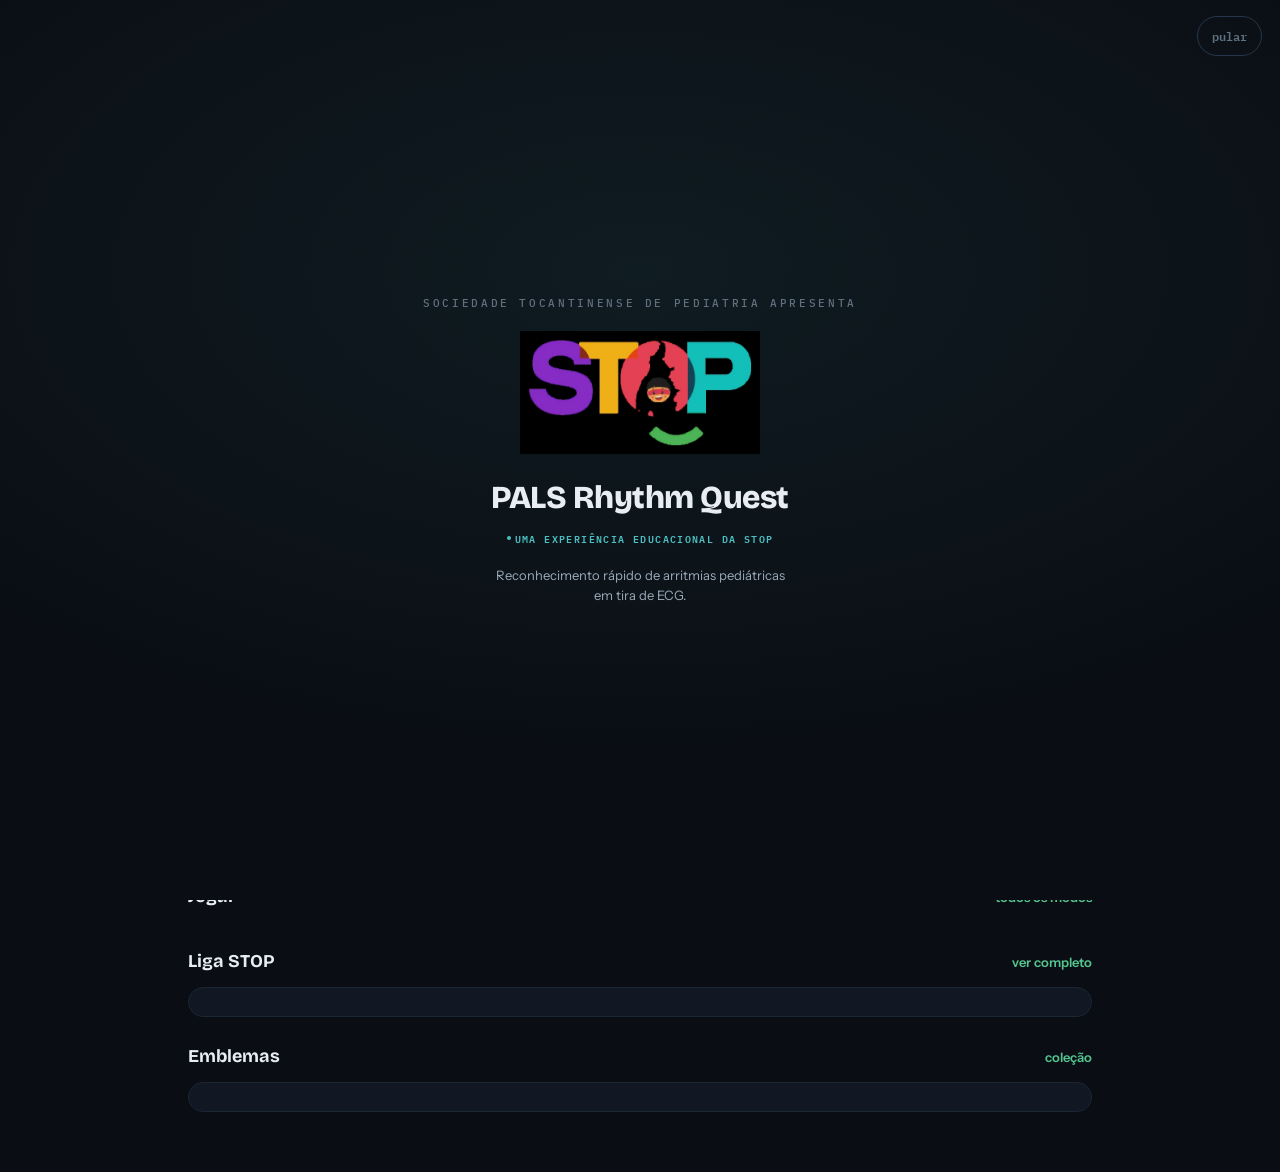
==== commit 8ff3769f: "Adiciona Modo Apresentador: monitor de simulacao controlavel ao vivo Nova aba (monitor.html) estilo " ====
--- a/index.html
+++ b/index.html
@@ -5,6 +5,12 @@
 <meta name="viewport" content="width=device-width, initial-scale=1, viewport-fit=cover">
 <title>PALS Rhythm Quest · Início</title>
 <meta name="theme-color" content="#0A0E14">
+<meta name="mobile-web-app-capable" content="yes">
+<meta name="apple-mobile-web-app-capable" content="yes">
+<meta name="apple-mobile-web-app-status-bar-style" content="black-translucent">
+<meta name="apple-mobile-web-app-title" content="Rhythm Quest">
+<link rel="manifest" href="manifest.webmanifest">
+<link rel="apple-touch-icon" href="assets/icons/apple-touch-icon.png">
 <link rel="preconnect" href="https://fonts.googleapis.com">
 <link rel="preconnect" href="https://fonts.gstatic.com" crossorigin>
 <link href="https://fonts.googleapis.com/css2?family=Bricolage+Grotesque:wght@400;600;700;800&family=IBM+Plex+Mono:wght@400;500;600&family=Instrument+Sans:wght@400;500;600;700&display=swap" rel="stylesheet">
@@ -30,6 +36,18 @@
     </div>
     <span class="hero-signature">Uma experiência educacional da STOP</span>
   </section>
+
+  <a class="presenter-card" href="monitor.html">
+    <div class="presenter-mini">
+      <span class="presenter-tag">Modo apresentador</span>
+      <div class="presenter-ecg"><canvas id="presenter-ecg"></canvas></div>
+    </div>
+    <div class="presenter-txt">
+      <h3>Monitor de simulação</h3>
+      <p>Projete um monitor cardíaco e controle ao vivo: ritmo, FC, PA, SpO₂, EtCO₂ e desfibrilação. Ideal para conduzir cenários PALS na tela grande.</p>
+      <span class="presenter-go">Abrir monitor ›</span>
+    </div>
+  </a>
 
   <div class="section-head"><h2 class="section-title">Desafio STOP da semana</h2></div>
   <section class="challenge" id="home-challenge"></section>
@@ -97,6 +115,8 @@
   ui.splash(function () {
     ui.renderShell();
     cicloHero();
+    var pc = document.getElementById('presenter-ecg');
+    if (pc) PRQ.ecg.renderLive(pc, 'sinusal', 110, 9, { sweepSeg: 3.2 });
     ui.garantirPerfil(render);
   });
 
--- a/css/style.css
+++ b/css/style.css
@@ -1153,3 +1153,208 @@
 @media (prefers-reduced-motion: reduce) {
   *, *::before, *::after { animation-duration: 0.01ms !important; transition-duration: 0.01ms !important; }
 }
+
+/* ============================================================
+   MONITOR DE SIMULAÇÃO (modo apresentador) · monitor.html
+   ============================================================ */
+body.mon-page { background: #05080c; }
+.mon-wrap { max-width: 1160px; margin: 0 auto; padding: 12px 14px 44px; }
+
+.mon-bar {
+  display: flex; align-items: center; gap: 12px;
+  padding: 6px 2px 12px;
+}
+.mon-back {
+  font-weight: 700; font-size: 14px; color: var(--ink-2);
+  padding: 7px 12px; border-radius: 999px; border: 1px solid var(--line);
+  background: var(--surface); white-space: nowrap;
+}
+.mon-back:hover { color: var(--ink); border-color: var(--ink-3); }
+.mon-title { font-weight: 800; font-size: 15px; color: var(--ink); }
+.mon-title small { display: block; font-weight: 600; font-size: 10.5px; letter-spacing: .14em; text-transform: uppercase; color: var(--ink-3); }
+.mon-bar-actions { margin-left: auto; display: flex; gap: 8px; }
+
+/* --- botões genéricos do monitor --- */
+.mon-btn {
+  font-family: inherit; font-weight: 700; font-size: 13.5px;
+  padding: 9px 15px; border-radius: 11px; border: 1px solid var(--line);
+  background: var(--surface); color: var(--ink); cursor: pointer;
+  transition: transform .08s, border-color .15s, background .15s;
+}
+.mon-btn:hover { border-color: var(--ink-3); }
+.mon-btn:active { transform: translateY(1px); }
+.mon-btn.primary { background: var(--success); color: #04231a; border-color: transparent; }
+.mon-btn.ghost { background: transparent; color: var(--ink-2); }
+.mon-btn.shock { background: var(--danger); color: #fff; border-color: transparent; font-weight: 800; }
+.mon-btn.shock:disabled { background: var(--surface-2); color: var(--ink-3); cursor: not-allowed; }
+
+/* --- TELA DO MONITOR --- */
+.mon-screen {
+  background: #06090e; border: 1px solid #17222e; border-radius: 18px;
+  padding: 14px 16px 16px; overflow: hidden;
+  box-shadow: inset 0 0 0 1px rgba(70,214,162,.04), 0 20px 50px rgba(0,0,0,.4);
+}
+.mon-head {
+  display: flex; align-items: center; gap: 14px; flex-wrap: wrap;
+  padding-bottom: 12px; border-bottom: 1px solid #131c26; margin-bottom: 12px;
+}
+.mon-mini { display: block; font-size: 9.5px; letter-spacing: .16em; text-transform: uppercase; color: var(--ink-3); }
+.mon-patient {
+  display: flex; align-items: center; gap: 8px; font-weight: 600; font-size: 12.5px;
+  color: var(--ink-2); font-family: 'IBM Plex Mono', monospace;
+}
+.mon-dot { width: 8px; height: 8px; border-radius: 50%; background: var(--success); box-shadow: 0 0 0 4px rgba(70,214,162,.18); animation: monPulse 2.4s infinite; }
+@keyframes monPulse { 0%,100% { opacity: 1; } 50% { opacity: .45; } }
+.mon-rhythm { margin-left: auto; text-align: right; }
+.mon-rhythm b { font-size: 15px; font-weight: 800; }
+.mon-clock { text-align: right; min-width: 84px; }
+.mon-clock b { font-family: 'IBM Plex Mono', monospace; font-size: 20px; font-weight: 600; color: var(--ink); letter-spacing: .04em; }
+.tone-ok { color: var(--success); } .tone-warn { color: #E7C15A; } .tone-bad { color: var(--danger); }
+
+.mon-body { display: flex; gap: 14px; align-items: stretch; }
+.mon-waves { flex: 1 1 auto; min-width: 0; display: flex; flex-direction: column; gap: 8px; }
+.mon-lane { position: relative; flex: 1 1 0; min-height: 108px; border-radius: 10px; overflow: hidden; background: #06090e; }
+.mon-lane canvas { position: absolute; inset: 0; width: 100%; height: 100%; display: block; }
+.mon-lane-tag {
+  position: absolute; top: 6px; left: 8px; z-index: 2;
+  font-family: 'IBM Plex Mono', monospace; font-size: 10.5px; font-weight: 600;
+  padding: 2px 7px; border-radius: 6px; background: rgba(6,9,14,.6); letter-spacing: .04em;
+}
+.mon-lane-tag.t-ecg { color: #46D6A2; } .mon-lane-tag.t-pleth { color: #5AD1E6; } .mon-lane-tag.t-capno { color: #E7C15A; }
+
+/* --- coluna de números --- */
+.mon-vitals { flex: 0 0 250px; display: flex; flex-direction: column; gap: 8px; }
+.mon-vital {
+  background: #080d13; border: 1px solid #131c26; border-radius: 12px;
+  padding: 8px 14px 10px; position: relative; overflow: hidden;
+}
+.mon-vlabel { display: flex; align-items: baseline; gap: 6px; font-weight: 700; font-size: 12px; color: var(--ink-2); letter-spacing: .04em; }
+.mon-vlabel small { font-size: 10px; color: var(--ink-3); font-weight: 600; }
+.mon-vital b { display: block; font-family: 'IBM Plex Mono', monospace; font-weight: 700; line-height: 1; letter-spacing: .01em; }
+.mon-vital > b { font-size: 44px; margin-top: 2px; }
+.mon-vital.small > b { font-size: 24px; }
+.v-hr b { color: #46D6A2; } .v-pa b { color: #5AD1E6; } .v-spo2 b { color: #5AD1E6; }
+.v-etco2 b { color: #E7C15A; } .v-fr b { color: var(--ink); } .v-temp b { color: var(--ink); } .v-shocks b { color: var(--danger); }
+.mon-vital-row { display: flex; gap: 8px; }
+.mon-vital-row .mon-vital { flex: 1; padding: 7px 10px 9px; }
+
+.mon-vital.alarm-warn { border-color: rgba(231,193,90,.5); }
+.mon-vital.alarm-crit { border-color: rgba(230,90,90,.6); animation: monAlarm 1s steps(1) infinite; }
+@keyframes monAlarm { 50% { background: rgba(230,90,90,.10); border-color: rgba(230,90,90,.9); } }
+
+/* --- PAINEL DE CONTROLE --- */
+.mon-controls { margin-top: 16px; }
+.mon-ctl-row { display: flex; gap: 8px; flex-wrap: wrap; }
+.mon-toolbar { margin-bottom: 14px; }
+.mon-panel {
+  background: var(--surface); border: 1px solid var(--line-soft);
+  border-radius: 16px; padding: 14px; margin-bottom: 12px;
+}
+.mon-panel-head {
+  font-size: 11px; font-weight: 800; letter-spacing: .14em; text-transform: uppercase;
+  color: var(--ink-3); margin-bottom: 12px;
+}
+.mon-cols { display: grid; grid-template-columns: 1fr 1fr; gap: 12px; }
+
+/* teclado de ritmos */
+.mon-keypad { display: grid; grid-template-columns: repeat(auto-fill, minmax(96px, 1fr)); gap: 8px; }
+.mon-key {
+  display: flex; flex-direction: column; gap: 3px; align-items: flex-start;
+  padding: 9px 10px; border-radius: 12px; cursor: pointer; text-align: left;
+  background: #0b111a; border: 1px solid var(--line); color: var(--ink);
+  transition: transform .08s, border-color .15s, background .15s;
+}
+.mon-key:hover { border-color: var(--ink-3); }
+.mon-key:active { transform: translateY(1px); }
+.mon-key-sigla { font-family: 'IBM Plex Mono', monospace; font-weight: 700; font-size: 15px; }
+.mon-key-nome { font-size: 10.5px; color: var(--ink-2); font-weight: 600; line-height: 1.15; }
+.mon-key.tone-ok .mon-key-sigla { color: #46D6A2; } .mon-key.tone-warn .mon-key-sigla { color: #E7C15A; } .mon-key.tone-bad .mon-key-sigla { color: var(--danger); }
+.mon-key.active { border-color: var(--success); background: rgba(70,214,162,.12); box-shadow: 0 0 0 1px var(--success); }
+
+/* sliders */
+.mon-slider { margin-bottom: 11px; }
+.mon-slider label { display: flex; justify-content: space-between; align-items: baseline; font-size: 12.5px; font-weight: 600; color: var(--ink-2); margin-bottom: 5px; }
+.mon-slider label b { font-family: 'IBM Plex Mono', monospace; font-weight: 700; color: var(--ink); font-size: 13px; }
+.mon-slider input[type=range] { width: 100%; height: 26px; -webkit-appearance: none; appearance: none; background: transparent; cursor: pointer; }
+.mon-slider input[type=range]::-webkit-slider-runnable-track { height: 6px; border-radius: 3px; background: #1a2634; }
+.mon-slider input[type=range]::-moz-range-track { height: 6px; border-radius: 3px; background: #1a2634; }
+.mon-slider input[type=range]::-webkit-slider-thumb { -webkit-appearance: none; appearance: none; width: 20px; height: 20px; margin-top: -7px; border-radius: 50%; background: var(--success); border: 3px solid #06110d; box-shadow: 0 1px 4px rgba(0,0,0,.4); }
+.mon-slider input[type=range]::-moz-range-thumb { width: 18px; height: 18px; border-radius: 50%; background: var(--success); border: 3px solid #06110d; }
+
+/* toggles */
+.mon-toggle-row { display: flex; flex-direction: column; gap: 8px; margin-bottom: 10px; }
+.mon-toggle {
+  display: flex; align-items: center; justify-content: space-between; gap: 10px;
+  font-family: inherit; font-weight: 700; font-size: 13px; text-align: left;
+  padding: 11px 14px; border-radius: 12px; cursor: pointer;
+  background: #0b111a; border: 1px solid var(--line); color: var(--ink-2);
+}
+.mon-toggle .mon-toggle-dot { width: 34px; height: 20px; border-radius: 999px; background: #1a2634; position: relative; flex: none; transition: background .15s; }
+.mon-toggle .mon-toggle-dot::after { content: ''; position: absolute; top: 2px; left: 2px; width: 16px; height: 16px; border-radius: 50%; background: var(--ink-3); transition: transform .15s, background .15s; }
+.mon-toggle.on { color: var(--ink); border-color: rgba(70,214,162,.5); }
+.mon-toggle.on .mon-toggle-dot { background: rgba(70,214,162,.4); }
+.mon-toggle.on .mon-toggle-dot::after { transform: translateX(14px); background: var(--success); }
+
+/* desfibrilação */
+.mon-defib { margin-top: 14px; padding-top: 14px; border-top: 1px solid var(--line-soft); }
+.mon-energy { display: flex; flex-wrap: wrap; gap: 6px; margin-bottom: 12px; }
+.mon-j {
+  font-family: 'IBM Plex Mono', monospace; font-weight: 700; font-size: 13px;
+  padding: 7px 10px; border-radius: 10px; cursor: pointer;
+  background: #0b111a; border: 1px solid var(--line); color: var(--ink);
+}
+.mon-j small { font-size: 9px; color: var(--ink-3); margin-left: 1px; }
+.mon-j.active { border-color: #E7C15A; background: rgba(231,193,90,.14); color: #E7C15A; }
+.mon-defib-actions { display: flex; gap: 8px; }
+.mon-defib-actions .mon-btn { flex: 1; }
+.mon-hint { font-size: 11.5px; color: var(--ink-3); margin-top: 10px; line-height: 1.5; }
+.mon-disclaimer { font-size: 11px; color: var(--ink-3); margin-top: 6px; text-align: center; line-height: 1.5; }
+
+/* --- PROJEÇÃO / ESPELHO: só a tela, ocupando toda a viewport --- */
+body.mirror { background: #000; }
+body.mirror .mon-bar, body.mirror .mon-controls,
+body.projecting .mon-bar, body.projecting .mon-controls { display: none; }
+body.mirror .mon-wrap, body.projecting .mon-wrap { max-width: none; padding: 0; }
+body.mirror .mon-screen { position: fixed; inset: 0; border-radius: 0; border: 0; height: 100vh; height: 100dvh; }
+#mon-screen:fullscreen { border-radius: 0; border: 0; width: 100vw; height: 100vh; padding: 20px 24px; }
+#mon-screen:-webkit-full-screen { border-radius: 0; border: 0; width: 100vw; height: 100vh; }
+body.mirror .mon-vital:not(.small) > b { font-size: 52px; }
+body.mirror .mon-vital.small > b { font-size: 30px; }
+
+/* --- responsivo --- */
+@media (max-width: 720px) {
+  .mon-body { flex-direction: column; }
+  .mon-vitals { flex: none; flex-direction: row; flex-wrap: wrap; }
+  .mon-vitals > .mon-vital { flex: 1 1 46%; }
+  .mon-vital-row { flex: 1 1 100%; }
+  .mon-vital > b { font-size: 38px; }
+  .mon-cols { grid-template-columns: 1fr; }
+  .mon-lane { min-height: 92px; }
+}
+
+/* card de acesso ao Modo Apresentador (home / modos) */
+.presenter-card {
+  display: flex; gap: 14px; align-items: stretch; margin: 4px 0 6px;
+  background: linear-gradient(135deg, rgba(70,214,162,.08), rgba(90,209,230,.05));
+  border: 1px solid rgba(70,214,162,.28); border-radius: 18px; padding: 12px;
+  transition: transform .1s, border-color .15s;
+}
+.presenter-card:hover { border-color: rgba(70,214,162,.55); transform: translateY(-1px); }
+.presenter-card:active { transform: translateY(0); }
+.presenter-mini { flex: 0 0 122px; display: flex; flex-direction: column; gap: 6px; }
+.presenter-tag {
+  font-size: 9.5px; font-weight: 800; letter-spacing: .12em; text-transform: uppercase;
+  color: var(--success); background: var(--ok-dim); padding: 4px 8px; border-radius: 7px; text-align: center;
+}
+.presenter-ecg { position: relative; flex: 1; min-height: 70px; border-radius: 10px; overflow: hidden; background: #06090e; border: 1px solid #131c26; }
+.presenter-ecg canvas { position: absolute; inset: 0; width: 100%; height: 100%; }
+.presenter-txt { flex: 1; min-width: 0; display: flex; flex-direction: column; justify-content: center; }
+.presenter-txt h3 { font-family: var(--font-display, inherit); font-size: 17px; font-weight: 800; color: var(--ink); }
+.presenter-txt p { font-size: 12.5px; color: var(--ink-2); line-height: 1.5; margin: 5px 0 8px; }
+.presenter-go { font-size: 13px; font-weight: 700; color: var(--success); }
+@media (max-width: 480px) {
+  .presenter-card { flex-direction: column; }
+  .presenter-mini { flex: none; flex-direction: row; align-items: center; }
+  .presenter-tag { flex: none; }
+  .presenter-ecg { flex: 1; min-height: 54px; }
+}
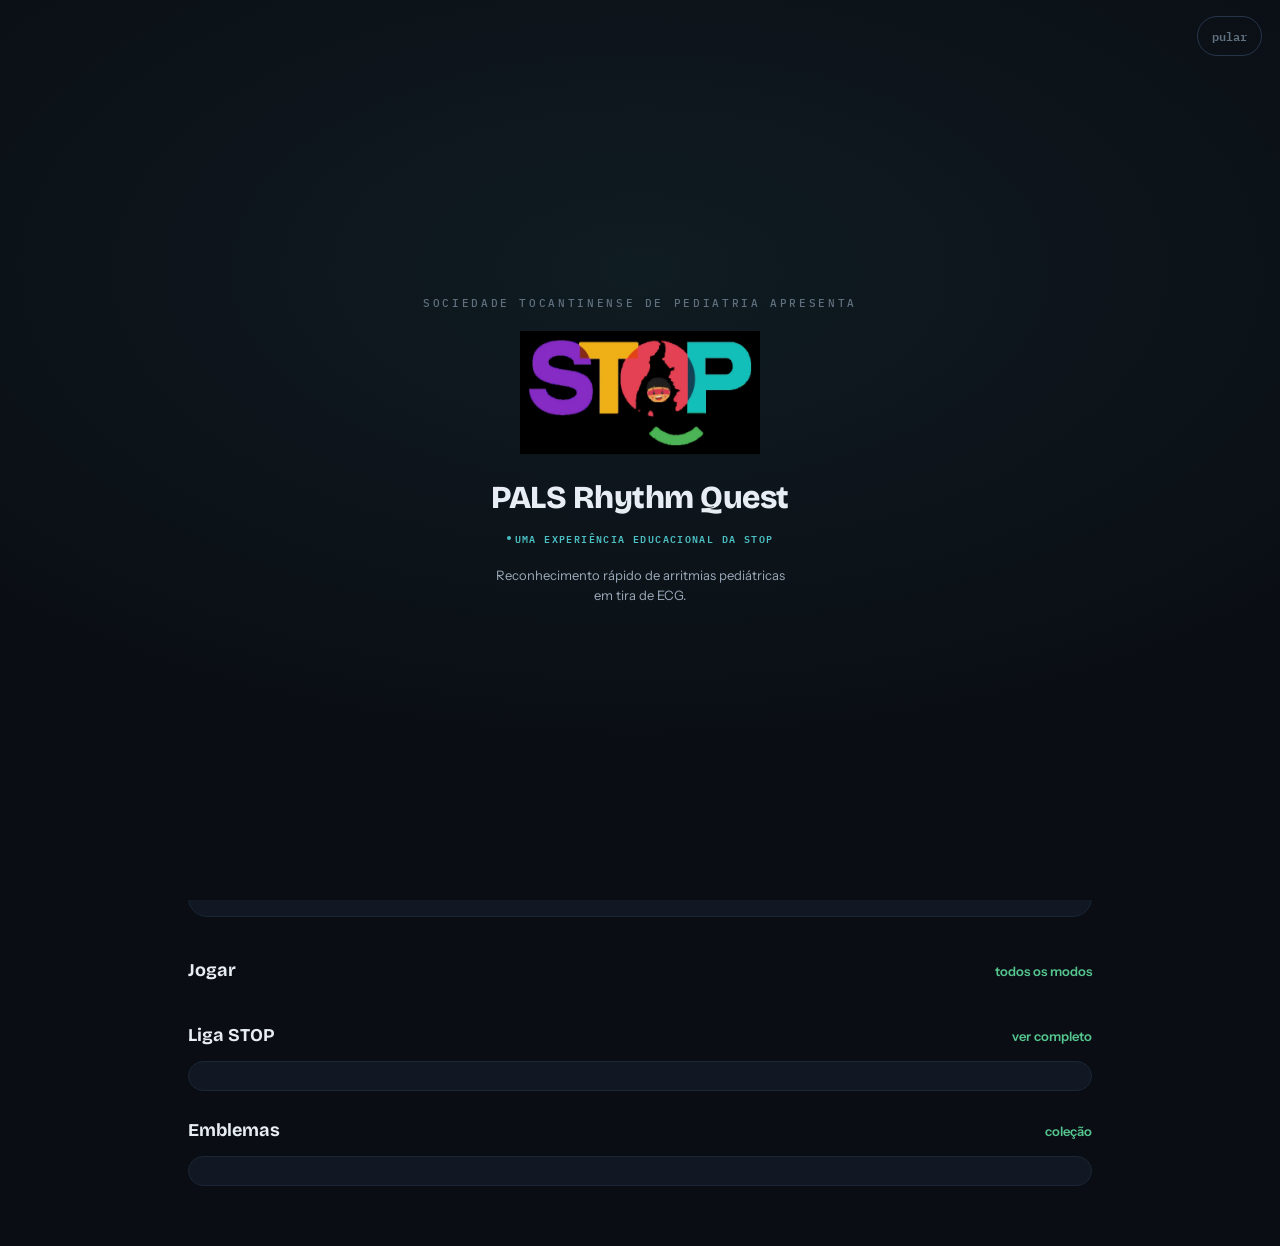
==== commit cbafdffc: "Adiciona metronomo de RCP (com logo STOP) e bloqueios AV na biblioteca Metronomo de RCP: - component" ====
--- a/index.html
+++ b/index.html
@@ -47,6 +47,15 @@
       <p>Projete um monitor cardíaco e controle ao vivo: ritmo, FC, PA, SpO₂, EtCO₂ e desfibrilação. Ideal para conduzir cenários PALS na tela grande.</p>
       <span class="presenter-go">Abrir monitor ›</span>
     </div>
+  </a>
+
+  <a class="rcp-card" href="metronomo.html">
+    <span class="rcp-ico"><svg viewBox="0 0 24 24" fill="none" stroke="currentColor" stroke-width="2" stroke-linecap="round" stroke-linejoin="round"><path d="M2 12h3l2-7 4 14 3-9 2 4h6"/></svg></span>
+    <span class="txt">
+      <h3>Metrônomo de RCP</h3>
+      <p>Guia a cadência das compressões (100–120/min), com som e pulso.</p>
+    </span>
+    <span class="go">›</span>
   </a>
 
   <div class="section-head"><h2 class="section-title">Desafio STOP da semana</h2></div>
--- a/css/style.css
+++ b/css/style.css
@@ -1191,7 +1191,7 @@
 /* --- TELA DO MONITOR --- */
 .mon-screen {
   background: #06090e; border: 1px solid #17222e; border-radius: 18px;
-  padding: 14px 16px 16px; overflow: hidden;
+  padding: 14px 16px 16px; overflow: visible; position: relative;
   box-shadow: inset 0 0 0 1px rgba(70,214,162,.04), 0 20px 50px rgba(0,0,0,.4);
 }
 .mon-head {
@@ -1312,12 +1312,26 @@
 
 /* --- PROJEÇÃO / ESPELHO: só a tela, ocupando toda a viewport --- */
 body.mirror { background: #000; }
-body.mirror .mon-bar, body.mirror .mon-controls,
-body.projecting .mon-bar, body.projecting .mon-controls { display: none; }
+body.mirror .mon-only-control { display: none !important; }
 body.mirror .mon-wrap, body.projecting .mon-wrap { max-width: none; padding: 0; }
 body.mirror .mon-screen { position: fixed; inset: 0; border-radius: 0; border: 0; height: 100vh; height: 100dvh; }
-#mon-screen:fullscreen { border-radius: 0; border: 0; width: 100vw; height: 100vh; padding: 20px 24px; }
-#mon-screen:-webkit-full-screen { border-radius: 0; border: 0; width: 100vw; height: 100vh; }
+#mon-screen:fullscreen { border-radius: 0; border: 0; width: 100vw; height: 100vh; height: 100dvh; padding: 16px 22px; }
+#mon-screen:-webkit-full-screen { border-radius: 0; border: 0; width: 100vw; height: 100vh; padding: 16px 22px; }
+
+/* em tela cheia / espelho a tela vira coluna flex e ENCOLHE as ondas p/ caber
+   (sem cortar o final) — em vez de transbordar a viewport */
+#mon-screen:fullscreen, #mon-screen:-webkit-full-screen, body.mirror .mon-screen {
+  display: flex; flex-direction: column; overflow: hidden;
+}
+#mon-screen:fullscreen .mon-body, #mon-screen:-webkit-full-screen .mon-body, body.mirror .mon-body {
+  flex: 1 1 auto; min-height: 0;
+}
+#mon-screen:fullscreen .mon-waves, #mon-screen:-webkit-full-screen .mon-waves, body.mirror .mon-waves {
+  min-height: 0;
+}
+#mon-screen:fullscreen .mon-lane, #mon-screen:-webkit-full-screen .mon-lane, body.mirror .mon-lane {
+  min-height: 0; flex: 1 1 0;
+}
 body.mirror .mon-vital:not(.small) > b { font-size: 52px; }
 body.mirror .mon-vital.small > b { font-size: 30px; }
 
@@ -1358,3 +1372,204 @@
   .presenter-tag { flex: none; }
   .presenter-ecg { flex: 1; min-height: 54px; }
 }
+
+/* ============================================================
+   MONITOR · controle direto na tela (faixa + tiles + popovers)
+   ============================================================ */
+/* reset dos tiles/labels que viraram botões */
+button.mon-vital, button.mon-rhythm {
+  font: inherit; text-align: left; width: 100%; cursor: pointer;
+  -webkit-appearance: none; appearance: none;
+}
+.mon-rhythm.mon-edit { background: none; border: 0; padding: 0; }
+.mon-vital.editable { transition: border-color .12s, transform .08s; }
+.mon-vital.editable:hover { border-color: rgba(70,214,162,.4); }
+.mon-vital.editable:active { transform: translateY(1px); }
+.mon-vital.editable::after {
+  content: '✎'; position: absolute; top: 7px; right: 9px;
+  font-size: 11px; color: var(--ink-3); opacity: .6;
+}
+.mon-rhythm.mon-edit { cursor: pointer; }
+
+/* o atributo hidden deve vencer as regras de display abaixo */
+.mon-pacer-rate[hidden], .mon-pop[hidden], .mon-pop-bg[hidden] { display: none !important; }
+
+/* faixa de controle rápida no topo da tela */
+.mon-strip {
+  display: flex; flex-wrap: wrap; gap: 7px; align-items: center;
+  padding: 10px 0 12px; margin-bottom: 10px; border-bottom: 1px solid #131c26;
+}
+.mon-chip {
+  font-family: inherit; font-weight: 700; font-size: 12.5px;
+  padding: 7px 12px; border-radius: 999px; cursor: pointer;
+  background: #0b111a; border: 1px solid var(--line); color: var(--ink-2);
+  transition: background .12s, border-color .12s, color .12s;
+}
+.mon-chip:hover { border-color: var(--ink-3); color: var(--ink); }
+.mon-chip.accent { background: var(--success); color: #04231a; border-color: transparent; }
+.mon-chip.ghost { color: var(--ink-3); }
+.mon-chip.toggle.on { background: rgba(70,214,162,.14); border-color: rgba(70,214,162,.5); color: var(--success); }
+.mon-pacer-rate { display: inline-flex; align-items: center; gap: 6px; font-size: 12px; color: var(--ink-2); }
+.mon-pacer-rate b { font-family: 'IBM Plex Mono', monospace; color: var(--ink); }
+.mon-mini-step {
+  width: 26px; height: 26px; border-radius: 8px; cursor: pointer;
+  background: #0b111a; border: 1px solid var(--line); color: var(--ink);
+  font-size: 16px; line-height: 1; font-weight: 700;
+}
+
+/* tile do desfibrilador (logo abaixo do FR) */
+.mon-defib-tile { display: block; }
+.mon-defib-tile .mon-vlabel { color: #E7C15A; }
+.mon-defib-tile::after { content: '⚡'; color: #E7C15A; opacity: .8; }
+.mon-defib-tile-b { display: block; margin-top: 4px; font-family: 'IBM Plex Mono', monospace; font-weight: 700; font-size: 16px; color: var(--ink); }
+.mon-defib-tile-b small { font-family: 'Instrument Sans', sans-serif; font-weight: 600; font-size: 10.5px; color: var(--ink-3); letter-spacing: 0; }
+
+/* popover de edição */
+.mon-pop-bg { position: fixed; inset: 0; background: rgba(3,6,10,.45); z-index: 60; }
+.mon-pop {
+  position: absolute; z-index: 70; width: 258px;
+  background: #0d141d; border: 1px solid #223042; border-radius: 15px;
+  padding: 14px; box-shadow: 0 22px 60px rgba(0,0,0,.6);
+}
+.mon-pop.as-sheet {
+  position: fixed; left: 0; right: 0; bottom: 0; top: auto; width: auto;
+  border-radius: 20px 20px 0 0; padding: 16px 16px calc(18px + env(safe-area-inset-bottom));
+  animation: monSheet .16s ease;
+}
+@keyframes monSheet { from { opacity: 0; } to { opacity: 1; } }
+.mon-pop-head { font-size: 13px; font-weight: 800; color: var(--ink); margin-bottom: 12px; }
+.mon-pop-head small { color: var(--ink-3); font-weight: 600; }
+.mon-pop-sub { font-size: 11px; font-weight: 700; letter-spacing: .08em; text-transform: uppercase; color: var(--ink-3); margin: 12px 0 7px; }
+.mon-pop-val { display: flex; align-items: center; justify-content: space-between; gap: 10px; margin-bottom: 10px; }
+.mon-pop-val b { font-family: 'IBM Plex Mono', monospace; font-weight: 700; font-size: 34px; color: var(--ink); min-width: 70px; text-align: center; }
+.mon-pop-val.small b { font-size: 24px; }
+.mon-pop-step {
+  width: 46px; height: 46px; border-radius: 12px; cursor: pointer; flex: none;
+  background: #0b111a; border: 1px solid var(--line); color: var(--ink);
+  font-size: 24px; font-weight: 700; line-height: 1;
+}
+.mon-pop-step:active { background: #12202b; }
+.mon-pop input[type=range] { width: 100%; height: 28px; -webkit-appearance: none; appearance: none; background: transparent; cursor: pointer; }
+.mon-pop input[type=range]::-webkit-slider-runnable-track { height: 6px; border-radius: 3px; background: #1a2634; }
+.mon-pop input[type=range]::-moz-range-track { height: 6px; border-radius: 3px; background: #1a2634; }
+.mon-pop input[type=range]::-webkit-slider-thumb { -webkit-appearance: none; appearance: none; width: 22px; height: 22px; margin-top: -8px; border-radius: 50%; background: var(--success); border: 3px solid #06110d; }
+.mon-pop input[type=range]::-moz-range-thumb { width: 20px; height: 20px; border-radius: 50%; background: var(--success); border: 3px solid #06110d; }
+.mon-keypad.pop { grid-template-columns: repeat(3, 1fr); gap: 7px; max-height: 46vh; overflow-y: auto; }
+.mon-energy.pop { margin-bottom: 12px; }
+.mon-pop-ok {
+  width: 100%; margin-top: 14px; font-family: inherit; font-weight: 700; font-size: 14px;
+  padding: 11px; border-radius: 12px; cursor: pointer;
+  background: var(--surface-2); border: 1px solid var(--line); color: var(--ink);
+}
+.mon-pop-ok:hover { border-color: var(--ink-3); }
+
+@media (max-width: 720px) {
+  .mon-strip { gap: 6px; }
+  .mon-chip { font-size: 12px; padding: 7px 11px; }
+}
+
+/* ============================================================
+   METRÔNOMO DE RCP · componente (biblioteca / página dedicada)
+   ============================================================ */
+.metro {
+  background: var(--surface); border: 1px solid var(--line-soft);
+  border-radius: 18px; padding: 16px 16px 14px; text-align: center;
+  max-width: 420px; margin: 0 auto;
+}
+.metro-head { display: flex; align-items: center; justify-content: center; gap: 10px; margin-bottom: 10px; }
+.metro-logo { height: 30px; width: auto; opacity: .95; }
+.metro-id { text-align: left; }
+.metro-kicker { display: block; font-size: 9.5px; font-weight: 800; letter-spacing: .14em; text-transform: uppercase; color: var(--success); }
+.metro-id h3 { font-family: var(--font-display, inherit); font-size: 18px; font-weight: 800; color: var(--ink); line-height: 1.1; }
+
+.metro-pulse {
+  position: relative; width: 170px; height: 170px; margin: 8px auto 6px;
+  border-radius: 50%; display: flex; align-items: center; justify-content: center;
+  border: 3px solid rgba(70,214,162,.28);
+  background: radial-gradient(circle at 50% 42%, rgba(70,214,162,.10), transparent 72%);
+}
+.metro-pulse.beat { animation: metroBeat .2s ease-out; }
+.metro-pulse.accent { animation: metroAccent .34s ease-out; }
+@keyframes metroBeat {
+  0% { box-shadow: 0 0 0 0 rgba(70,214,162,.55); border-color: var(--success); }
+  100% { box-shadow: 0 0 0 24px rgba(70,214,162,0); border-color: rgba(70,214,162,.28); }
+}
+@keyframes metroAccent {
+  0% { box-shadow: 0 0 0 0 rgba(231,193,90,.6); border-color: #E7C15A; }
+  100% { box-shadow: 0 0 0 30px rgba(231,193,90,0); border-color: rgba(70,214,162,.28); }
+}
+.metro-ring { position: absolute; inset: 14px; border-radius: 50%; border: 1px dashed rgba(70,214,162,.16); }
+.metro-center { position: relative; z-index: 1; }
+.metro-center b { display: block; font-family: 'IBM Plex Mono', monospace; font-size: 48px; font-weight: 700; line-height: 1; color: #E7C15A; }
+.metro-center b.inzone { color: var(--success); }
+.metro-center small { font-size: 9.5px; letter-spacing: .1em; text-transform: uppercase; color: var(--ink-3); }
+
+.metro-counter { font-size: 12px; color: var(--ink-2); margin: 2px 0 12px; display: flex; gap: 6px; align-items: baseline; justify-content: center; }
+.metro-counter b { font-family: 'IBM Plex Mono', monospace; font-size: 18px; color: var(--ink); font-weight: 700; }
+
+.metro-toggle {
+  width: 100%; font-family: inherit; font-weight: 800; font-size: 16px;
+  padding: 14px; border-radius: 14px; cursor: pointer; margin-bottom: 12px;
+  background: var(--success); color: #04231a; border: 0;
+  transition: transform .08s, filter .15s;
+}
+.metro-toggle:active { transform: translateY(1px); }
+.metro-toggle.on { background: var(--danger); color: #fff; }
+
+.metro-rate { display: flex; align-items: center; gap: 10px; margin-bottom: 10px; }
+.metro-step {
+  width: 44px; height: 44px; flex: none; border-radius: 12px; cursor: pointer;
+  background: #0b111a; border: 1px solid var(--line); color: var(--ink);
+  font-size: 22px; font-weight: 700; line-height: 1;
+}
+.metro-step:active { background: #12202b; }
+.metro-range { flex: 1; height: 30px; -webkit-appearance: none; appearance: none; background: transparent; cursor: pointer; }
+/* faixa com a zona-alvo (100–120) destacada */
+.metro-range::-webkit-slider-runnable-track {
+  height: 7px; border-radius: 4px;
+  background: linear-gradient(90deg, #1a2634 0 44%, rgba(70,214,162,.55) 44% 67%, #1a2634 67%);
+}
+.metro-range::-moz-range-track {
+  height: 7px; border-radius: 4px;
+  background: linear-gradient(90deg, #1a2634 0 44%, rgba(70,214,162,.55) 44% 67%, #1a2634 67%);
+}
+.metro-range::-webkit-slider-thumb { -webkit-appearance: none; appearance: none; width: 24px; height: 24px; margin-top: -9px; border-radius: 50%; background: var(--success); border: 3px solid #06110d; box-shadow: 0 1px 4px rgba(0,0,0,.4); }
+.metro-range::-moz-range-thumb { width: 22px; height: 22px; border-radius: 50%; background: var(--success); border: 3px solid #06110d; }
+
+.metro-presets { display: flex; gap: 8px; margin-bottom: 12px; }
+.metro-presets button {
+  flex: 1; font-family: 'IBM Plex Mono', monospace; font-weight: 700; font-size: 15px;
+  padding: 9px; border-radius: 11px; cursor: pointer;
+  background: #0b111a; border: 1px solid var(--line); color: var(--ink);
+}
+.metro-presets button.on { border-color: var(--success); background: rgba(70,214,162,.14); color: var(--success); }
+
+.metro-302 { display: flex; align-items: center; gap: 8px; justify-content: center; font-size: 12.5px; color: var(--ink-2); cursor: pointer; margin-bottom: 10px; }
+.metro-302 input { width: 18px; height: 18px; accent-color: var(--success); }
+.metro-hint { font-size: 11.5px; color: var(--ink-3); line-height: 1.55; }
+
+/* página dedicada */
+.metro-page-wrap { padding-top: 6px; }
+
+/* metrônomo embutido na biblioteca (bloco recolhível) */
+.lib-metro { border: 1px solid rgba(70,214,162,.25); border-radius: 16px; padding: 12px 14px; margin-bottom: 14px; background: linear-gradient(135deg, rgba(70,214,162,.06), transparent); }
+.lib-metro > summary { display: flex; align-items: center; gap: 8px; cursor: pointer; font-weight: 800; font-size: 15px; color: var(--ink); list-style: none; }
+.lib-metro > summary::-webkit-details-marker { display: none; }
+.lib-metro > summary span { font-size: 11px; font-weight: 600; color: var(--ink-3); letter-spacing: .03em; }
+.lib-metro > summary::after { content: '▾'; margin-left: auto; color: var(--ink-3); }
+.lib-metro[open] > summary::after { content: '▴'; }
+.lib-metro .metro { border: 0; background: transparent; padding: 6px 0 0; max-width: 420px; }
+
+/* card de acesso ao metrônomo na home */
+.rcp-card {
+  display: flex; align-items: center; gap: 12px; margin: 0 0 6px;
+  background: linear-gradient(135deg, rgba(230,90,90,.08), rgba(70,214,162,.05));
+  border: 1px solid rgba(70,214,162,.22); border-radius: 16px; padding: 12px 14px;
+}
+.rcp-card:hover { border-color: rgba(70,214,162,.5); }
+.rcp-ico { width: 42px; height: 42px; flex: none; border-radius: 12px; display: flex; align-items: center; justify-content: center; background: rgba(70,214,162,.12); color: var(--success); }
+.rcp-ico svg { width: 24px; height: 24px; }
+.rcp-card .txt { flex: 1; min-width: 0; }
+.rcp-card h3 { font-size: 15px; font-weight: 800; color: var(--ink); }
+.rcp-card p { font-size: 12px; color: var(--ink-2); margin-top: 2px; }
+.rcp-card .go { font-size: 20px; color: var(--success); }
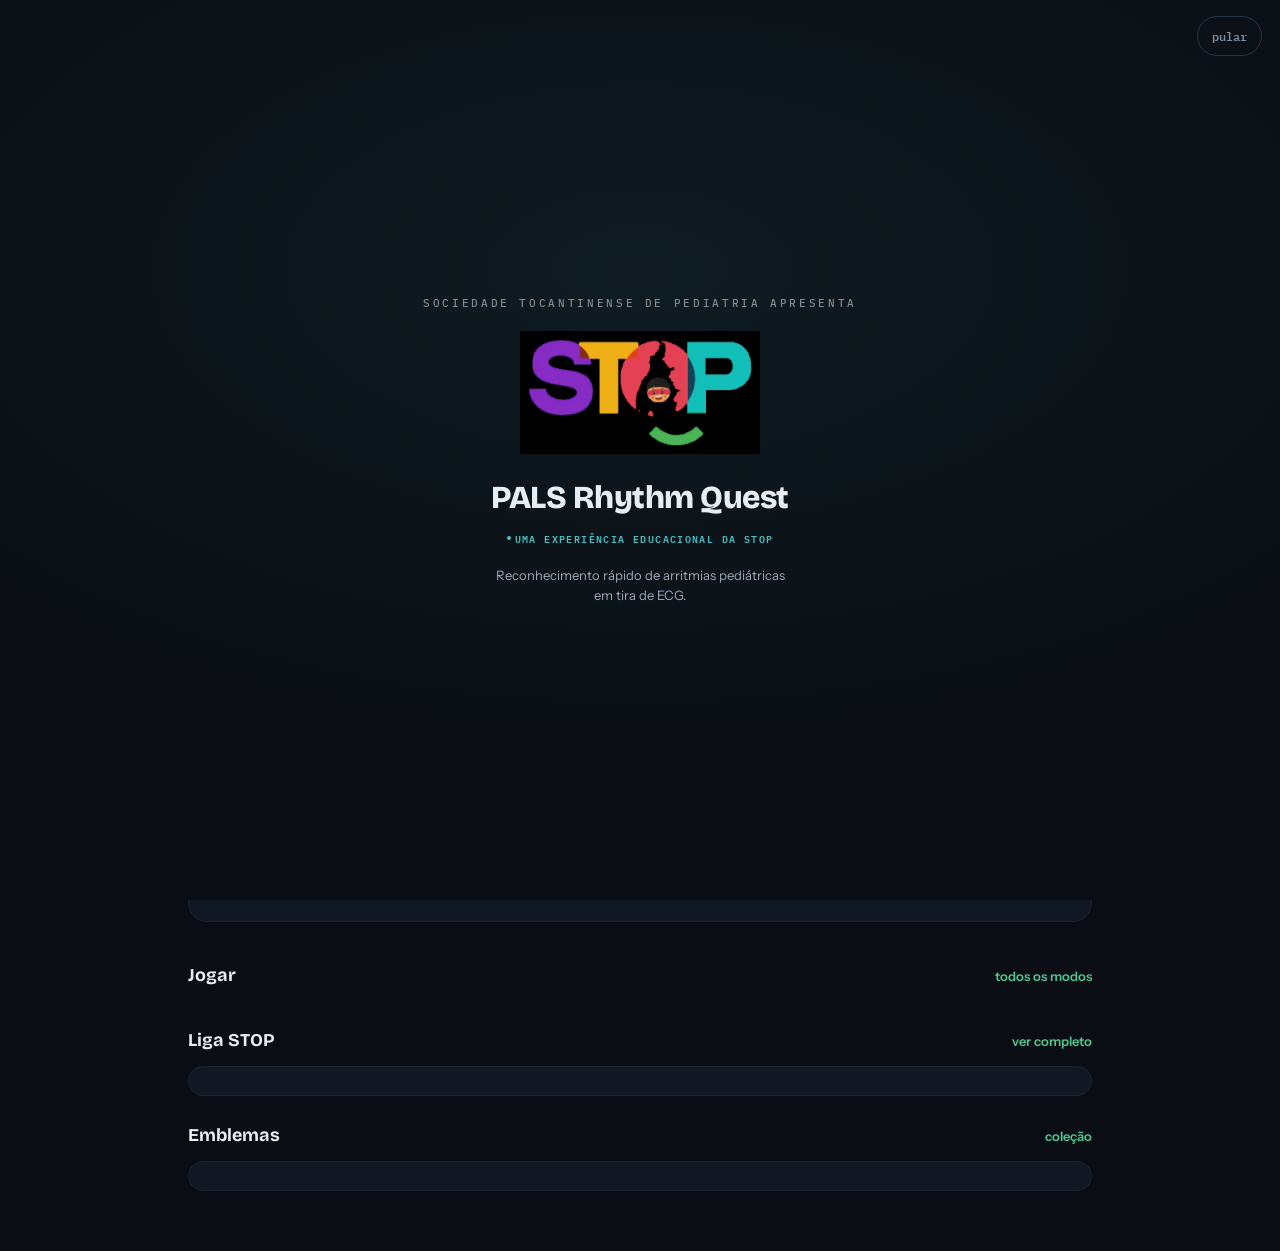
==== commit 16d41314: "Passe de qualidade (impeccable): acessibilidade, responsivo e polish Defeitos corrigidos (auditoria " ====
--- a/index.html
+++ b/index.html
@@ -4,6 +4,7 @@
 <meta charset="utf-8">
 <meta name="viewport" content="width=device-width, initial-scale=1, viewport-fit=cover">
 <title>PALS Rhythm Quest · Início</title>
+<meta name="description" content="Treine o reconhecimento rápido de arritmias pediátricas em ECG e conduza casos PALS. Uma experiência educacional da STOP.">
 <meta name="theme-color" content="#0A0E14">
 <meta name="mobile-web-app-capable" content="yes">
 <meta name="apple-mobile-web-app-capable" content="yes">
@@ -43,7 +44,7 @@
       <div class="presenter-ecg"><canvas id="presenter-ecg"></canvas></div>
     </div>
     <div class="presenter-txt">
-      <h3>Monitor de simulação</h3>
+      <p class="ptitle">Monitor de simulação</p>
       <p>Projete um monitor cardíaco e controle ao vivo: ritmo, FC, PA, SpO₂, EtCO₂ e desfibrilação. Ideal para conduzir cenários PALS na tela grande.</p>
       <span class="presenter-go">Abrir monitor ›</span>
     </div>
@@ -52,7 +53,7 @@
   <a class="rcp-card" href="metronomo.html">
     <span class="rcp-ico"><svg viewBox="0 0 24 24" fill="none" stroke="currentColor" stroke-width="2" stroke-linecap="round" stroke-linejoin="round"><path d="M2 12h3l2-7 4 14 3-9 2 4h6"/></svg></span>
     <span class="txt">
-      <h3>Metrônomo de RCP</h3>
+      <p class="rtitle">Metrônomo de RCP</p>
       <p>Guia a cadência das compressões (100–120/min), com som e pulso.</p>
     </span>
     <span class="go">›</span>
--- a/css/style.css
+++ b/css/style.css
@@ -28,7 +28,7 @@
 
   --ink: #E8EDF3;
   --ink-2: #9BA9B9;
-  --ink-3: #61707F;
+  --ink-3: #7C8A98;
 
   /* ---- Tokens semânticos (um significado por cor) ---- */
   --success: var(--stop-green);          /* acerto / conclusão */
@@ -274,8 +274,8 @@
 .scope canvas { width: 100%; height: 100%; }
 .scope-label {
   position: absolute; top: 8px; left: 10px; z-index: 2;
-  font-family: var(--font-mono); font-size: 10px; letter-spacing: 0.16em;
-  text-transform: uppercase; color: rgba(70, 214, 162, 0.55);
+  font-family: var(--font-mono); font-size: 11px; letter-spacing: 0.16em;
+  text-transform: uppercase; color: rgba(70, 214, 162, 0.8);
 }
 .scope-hr {
   position: absolute; top: 8px; right: 10px; z-index: 2;
@@ -391,7 +391,7 @@
   padding: 20px 18px 18px;
   overflow: hidden;
 }
-.hero .microlabel { color: rgba(70, 214, 162, 0.6); display: flex; align-items: center; gap: 7px; }
+.hero .microlabel { color: rgba(70, 214, 162, 0.85); display: flex; align-items: center; gap: 7px; }
 .hero .live-dot {
   width: 7px; height: 7px; border-radius: 50%;
   background: var(--ecg-signal);
@@ -770,6 +770,7 @@
   border-radius: var(--r-md);
   padding: 14px 8px 12px;
   position: relative;
+  min-width: 0;
 }
 .podium-card.first {
   border-color: rgba(195, 178, 230, 0.4);
@@ -993,7 +994,7 @@
 .disclaimer {
   margin-top: 26px;
   border: 1px solid rgba(228, 120, 138, 0.3);
-  border-left: 3px solid var(--stop-coral-soft);
+  background: rgba(228, 120, 138, 0.05);
   border-radius: var(--r-md);
   padding: 13px 15px;
   font-size: 12px; color: var(--ink-3); line-height: 1.55;
@@ -1161,7 +1162,7 @@
 .mon-wrap { max-width: 1160px; margin: 0 auto; padding: 12px 14px 44px; }
 
 .mon-bar {
-  display: flex; align-items: center; gap: 12px;
+  display: flex; align-items: center; gap: 10px; flex-wrap: wrap;
   padding: 6px 2px 12px;
 }
 .mon-back {
@@ -1170,9 +1171,9 @@
   background: var(--surface); white-space: nowrap;
 }
 .mon-back:hover { color: var(--ink); border-color: var(--ink-3); }
-.mon-title { font-weight: 800; font-size: 15px; color: var(--ink); }
-.mon-title small { display: block; font-weight: 600; font-size: 10.5px; letter-spacing: .14em; text-transform: uppercase; color: var(--ink-3); }
-.mon-bar-actions { margin-left: auto; display: flex; gap: 8px; }
+.mon-title { font-weight: 800; font-size: 15px; color: var(--ink); flex: 1 1 auto; min-width: 0; }
+.mon-title small { display: block; font-weight: 600; font-size: 11px; letter-spacing: .12em; text-transform: uppercase; color: var(--ink-3); }
+.mon-bar-actions { margin-left: auto; display: flex; gap: 8px; flex: none; }
 
 /* --- botões genéricos do monitor --- */
 .mon-btn {
@@ -1198,7 +1199,7 @@
   display: flex; align-items: center; gap: 14px; flex-wrap: wrap;
   padding-bottom: 12px; border-bottom: 1px solid #131c26; margin-bottom: 12px;
 }
-.mon-mini { display: block; font-size: 9.5px; letter-spacing: .16em; text-transform: uppercase; color: var(--ink-3); }
+.mon-mini { display: block; font-size: 11px; letter-spacing: .14em; text-transform: uppercase; color: var(--ink-3); }
 .mon-patient {
   display: flex; align-items: center; gap: 8px; font-weight: 600; font-size: 12.5px;
   color: var(--ink-2); font-family: 'IBM Plex Mono', monospace;
@@ -1217,7 +1218,7 @@
 .mon-lane canvas { position: absolute; inset: 0; width: 100%; height: 100%; display: block; }
 .mon-lane-tag {
   position: absolute; top: 6px; left: 8px; z-index: 2;
-  font-family: 'IBM Plex Mono', monospace; font-size: 10.5px; font-weight: 600;
+  font-family: 'IBM Plex Mono', monospace; font-size: 11px; font-weight: 600;
   padding: 2px 7px; border-radius: 6px; background: rgba(6,9,14,.6); letter-spacing: .04em;
 }
 .mon-lane-tag.t-ecg { color: #46D6A2; } .mon-lane-tag.t-pleth { color: #5AD1E6; } .mon-lane-tag.t-capno { color: #E7C15A; }
@@ -1229,7 +1230,7 @@
   padding: 8px 14px 10px; position: relative; overflow: hidden;
 }
 .mon-vlabel { display: flex; align-items: baseline; gap: 6px; font-weight: 700; font-size: 12px; color: var(--ink-2); letter-spacing: .04em; }
-.mon-vlabel small { font-size: 10px; color: var(--ink-3); font-weight: 600; }
+.mon-vlabel small { font-size: 11px; color: var(--ink-3); font-weight: 600; }
 .mon-vital b { display: block; font-family: 'IBM Plex Mono', monospace; font-weight: 700; line-height: 1; letter-spacing: .01em; }
 .mon-vital > b { font-size: 44px; margin-top: 2px; }
 .mon-vital.small > b { font-size: 24px; }
@@ -1357,13 +1358,13 @@
 .presenter-card:active { transform: translateY(0); }
 .presenter-mini { flex: 0 0 122px; display: flex; flex-direction: column; gap: 6px; }
 .presenter-tag {
-  font-size: 9.5px; font-weight: 800; letter-spacing: .12em; text-transform: uppercase;
+  font-size: 11px; font-weight: 800; letter-spacing: .12em; text-transform: uppercase;
   color: var(--success); background: var(--ok-dim); padding: 4px 8px; border-radius: 7px; text-align: center;
 }
 .presenter-ecg { position: relative; flex: 1; min-height: 70px; border-radius: 10px; overflow: hidden; background: #06090e; border: 1px solid #131c26; }
 .presenter-ecg canvas { position: absolute; inset: 0; width: 100%; height: 100%; }
 .presenter-txt { flex: 1; min-width: 0; display: flex; flex-direction: column; justify-content: center; }
-.presenter-txt h3 { font-family: var(--font-display, inherit); font-size: 17px; font-weight: 800; color: var(--ink); }
+.presenter-txt .ptitle { font-family: var(--font-display, inherit); font-size: 17px; font-weight: 800; color: var(--ink); margin: 0; }
 .presenter-txt p { font-size: 12.5px; color: var(--ink-2); line-height: 1.5; margin: 5px 0 8px; }
 .presenter-go { font-size: 13px; font-weight: 700; color: var(--success); }
 @media (max-width: 480px) {
@@ -1422,7 +1423,7 @@
 .mon-defib-tile .mon-vlabel { color: #E7C15A; }
 .mon-defib-tile::after { content: '⚡'; color: #E7C15A; opacity: .8; }
 .mon-defib-tile-b { display: block; margin-top: 4px; font-family: 'IBM Plex Mono', monospace; font-weight: 700; font-size: 16px; color: var(--ink); }
-.mon-defib-tile-b small { font-family: 'Instrument Sans', sans-serif; font-weight: 600; font-size: 10.5px; color: var(--ink-3); letter-spacing: 0; }
+.mon-defib-tile-b small { font-family: 'Instrument Sans', sans-serif; font-weight: 600; font-size: 11px; color: var(--ink-3); letter-spacing: 0; }
 
 /* popover de edição */
 .mon-pop-bg { position: fixed; inset: 0; background: rgba(3,6,10,.45); z-index: 60; }
@@ -1479,7 +1480,7 @@
 .metro-head { display: flex; align-items: center; justify-content: center; gap: 10px; margin-bottom: 10px; }
 .metro-logo { height: 30px; width: auto; opacity: .95; }
 .metro-id { text-align: left; }
-.metro-kicker { display: block; font-size: 9.5px; font-weight: 800; letter-spacing: .14em; text-transform: uppercase; color: var(--success); }
+.metro-kicker { display: block; font-size: 11px; font-weight: 800; letter-spacing: .12em; text-transform: uppercase; color: var(--success); }
 .metro-id h3 { font-family: var(--font-display, inherit); font-size: 18px; font-weight: 800; color: var(--ink); line-height: 1.1; }
 
 .metro-pulse {
@@ -1502,7 +1503,7 @@
 .metro-center { position: relative; z-index: 1; }
 .metro-center b { display: block; font-family: 'IBM Plex Mono', monospace; font-size: 48px; font-weight: 700; line-height: 1; color: #E7C15A; }
 .metro-center b.inzone { color: var(--success); }
-.metro-center small { font-size: 9.5px; letter-spacing: .1em; text-transform: uppercase; color: var(--ink-3); }
+.metro-center small { font-size: 11px; letter-spacing: .08em; text-transform: uppercase; color: var(--ink-3); }
 
 .metro-counter { font-size: 12px; color: var(--ink-2); margin: 2px 0 12px; display: flex; gap: 6px; align-items: baseline; justify-content: center; }
 .metro-counter b { font-family: 'IBM Plex Mono', monospace; font-size: 18px; color: var(--ink); font-weight: 700; }
@@ -1570,6 +1571,29 @@
 .rcp-ico { width: 42px; height: 42px; flex: none; border-radius: 12px; display: flex; align-items: center; justify-content: center; background: rgba(70,214,162,.12); color: var(--success); }
 .rcp-ico svg { width: 24px; height: 24px; }
 .rcp-card .txt { flex: 1; min-width: 0; }
-.rcp-card h3 { font-size: 15px; font-weight: 800; color: var(--ink); }
+.rcp-card .rtitle { font-size: 15px; font-weight: 800; color: var(--ink); margin: 0; }
 .rcp-card p { font-size: 12px; color: var(--ink-2); margin-top: 2px; }
 .rcp-card .go { font-size: 20px; color: var(--success); }
+
+/* ============================================================
+   SUPERFÍCIES DO NAVEGADOR · tematizadas a partir da paleta
+   (seleção, cursor, scrollbars, foco de teclado)
+   ============================================================ */
+::selection { background: rgba(70, 214, 162, 0.28); color: var(--ink); }
+input, textarea, select, [contenteditable] { caret-color: var(--ecg-signal); }
+
+* { scrollbar-width: thin; scrollbar-color: var(--line) transparent; }
+::-webkit-scrollbar { width: 10px; height: 10px; }
+::-webkit-scrollbar-track { background: transparent; }
+::-webkit-scrollbar-thumb { background: var(--line); border-radius: 999px; border: 2px solid var(--bg); }
+::-webkit-scrollbar-thumb:hover { background: var(--ink-3); }
+
+/* foco de teclado consistente (não aparece em clique de mouse) */
+:focus-visible {
+  outline: 2px solid var(--ecg-signal);
+  outline-offset: 2px;
+  border-radius: 6px;
+}
+a:focus-visible, button:focus-visible { outline-offset: 3px; }
+/* evita anel duplo onde já há foco próprio em inputs */
+input:focus-visible, select:focus-visible, textarea:focus-visible { outline-offset: 1px; }
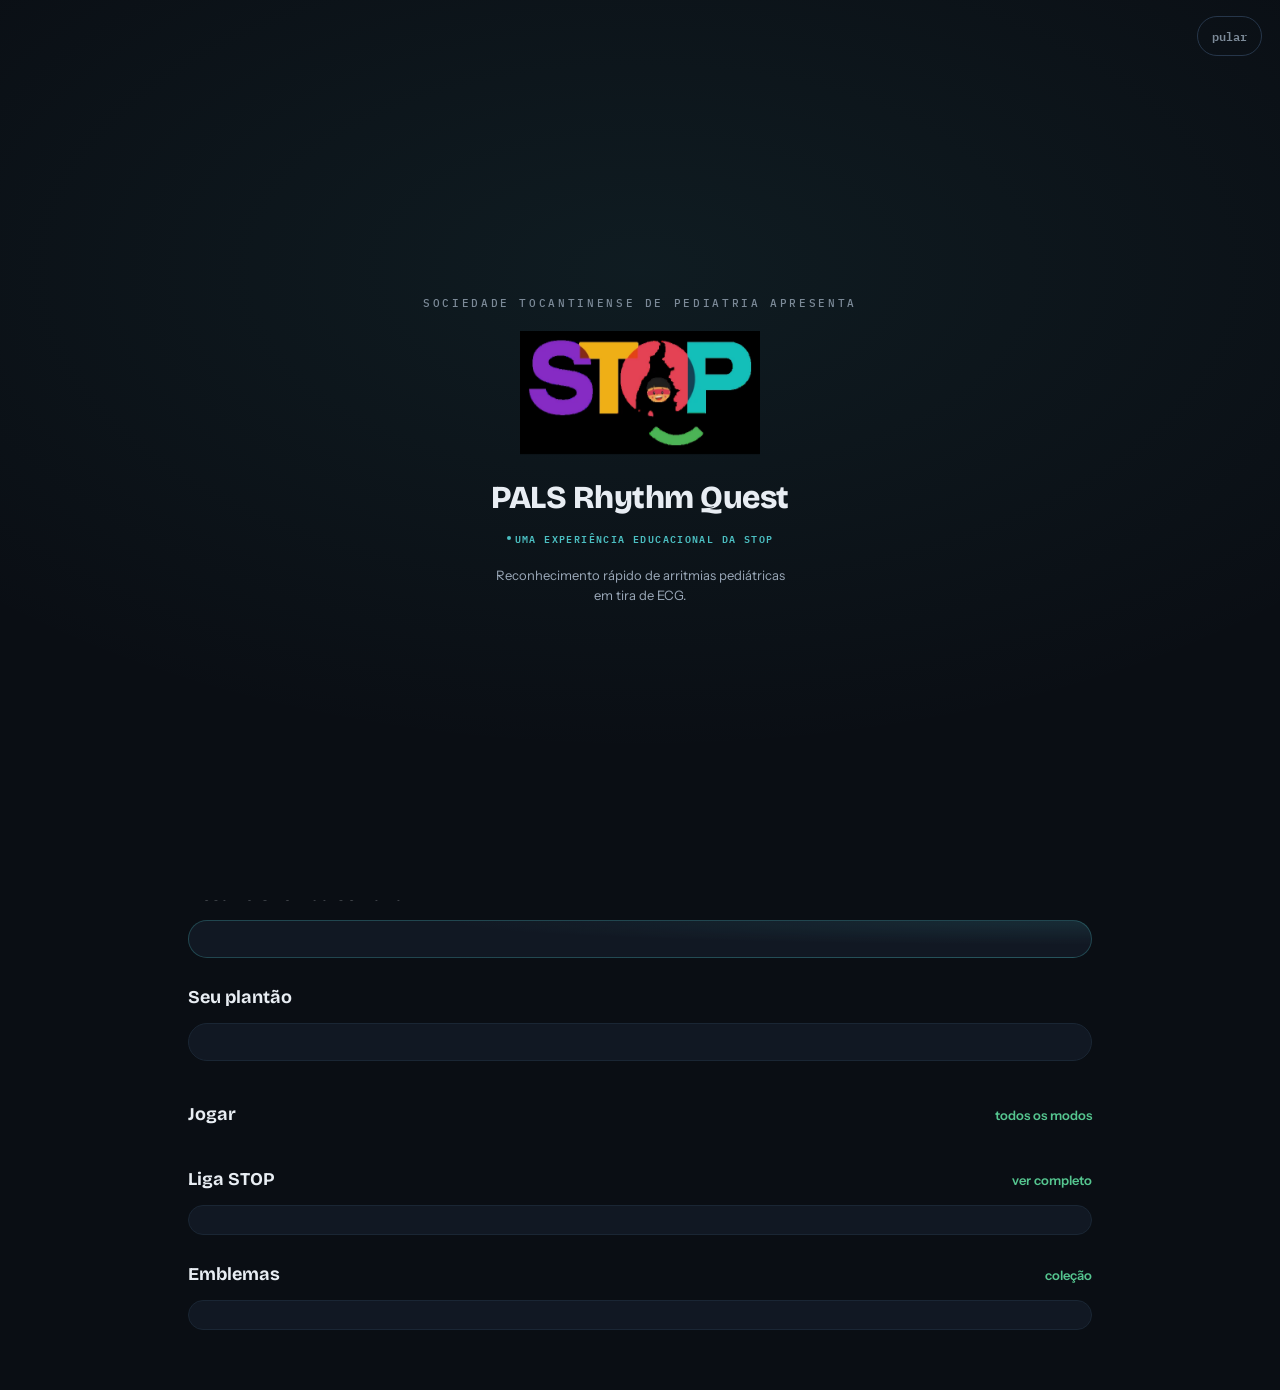
==== commit 19de450f: "Redesign Fase 2: Plantao ao vivo (monitor como espinha) Nova experiencia-espinha: o caso PALS aconte" ====
--- a/index.html
+++ b/index.html
@@ -38,6 +38,18 @@
     <span class="hero-signature">Uma experiência educacional da STOP</span>
   </section>
 
+  <a class="vivo-home" href="vivo.html">
+    <div class="vivo-home-mini">
+      <span class="vivo-home-tag">novo · ao vivo</span>
+      <div class="vivo-home-ecg"><canvas id="vivo-home-ecg"></canvas></div>
+    </div>
+    <div class="vivo-home-txt">
+      <p class="vivo-home-title">Plantão ao vivo</p>
+      <p>Um paciente de verdade no monitor, deteriorando em tempo real. Reconheça o ritmo e conduza o PALS antes que ele pare. Sobrevivência é o placar.</p>
+      <span class="vivo-home-go">Assumir o plantão ›</span>
+    </div>
+  </a>
+
   <a class="presenter-card" href="monitor.html">
     <div class="presenter-mini">
       <span class="presenter-tag">Modo apresentador</span>
@@ -127,6 +139,8 @@
     cicloHero();
     var pc = document.getElementById('presenter-ecg');
     if (pc) PRQ.ecg.renderLive(pc, 'sinusal', 110, 9, { sweepSeg: 3.2 });
+    var vc = document.getElementById('vivo-home-ecg');
+    if (vc) PRQ.ecg.renderLive(vc, 'tv', 190, 13, { sweepSeg: 3.0 });
     ui.garantirPerfil(render);
   });
 
--- a/css/style.css
+++ b/css/style.css
@@ -1597,3 +1597,92 @@
 a:focus-visible, button:focus-visible { outline-offset: 3px; }
 /* evita anel duplo onde já há foco próprio em inputs */
 input:focus-visible, select:focus-visible, textarea:focus-visible { outline-offset: 1px; }
+
+/* ============================================================
+   Suavizar + honestidade + acessibilidade (Fase 1)
+   ============================================================ */
+/* anel de resultado colorido por faixa de acurácia (nada de verde em 33%) */
+.ring-wrap.ring-ok   .ringarc { stroke: var(--ok); }
+.ring-wrap.ring-ok   .ring-center b { color: var(--ok); }
+.ring-wrap.ring-warn .ringarc { stroke: #E7C15A; }
+.ring-wrap.ring-warn .ring-center b { color: #E7C15A; }
+.ring-wrap.ring-bad  .ringarc { stroke: var(--bad); }
+.ring-wrap.ring-bad  .ring-center b { color: var(--bad); }
+
+/* acerto/erro sinalizado também por ícone, não só por cor (daltônicos) */
+.answer-btn { position: relative; }
+.answer-btn.correct::after,
+.answer-btn.wrong::after {
+  position: absolute; top: 6px; right: 9px;
+  font-size: 14px; font-weight: 800; line-height: 1;
+}
+.answer-btn.correct::after { content: '✓'; color: var(--ok); }
+.answer-btn.wrong::after   { content: '✗'; color: var(--bad); }
+
+/* ============================================================
+   PLANTÃO AO VIVO (monitor como espinha) · vivo.html
+   ============================================================ */
+.vivo-clock-box { text-align: right; min-width: 56px; }
+.vivo-clock-box b { font-family: 'IBM Plex Mono', monospace; font-size: 20px; font-weight: 600; color: var(--ink); }
+
+.vivo-vinheta {
+  background: var(--information-dim); border: 1px solid rgba(94,158,201,.28);
+  border-radius: 14px; padding: 12px 14px; margin-bottom: 12px;
+  font-size: 14px; line-height: 1.5; color: var(--ink);
+}
+.vivo-vinheta .mon-mini { display: block; color: var(--information); margin-bottom: 4px; }
+
+.vivo-monitor { margin-bottom: 12px; }
+/* barra de estabilidade do paciente — o "placar" vivo */
+.vivo-estab { margin-bottom: 12px; }
+.vivo-estab-head { display: flex; align-items: baseline; justify-content: space-between; margin-bottom: 5px; }
+.vivo-estab-head b { font-family: 'IBM Plex Mono', monospace; font-weight: 700; font-size: 16px; color: var(--success); }
+.vivo-estab-bar { height: 10px; border-radius: 999px; background: #10202b; overflow: hidden; }
+.vivo-estab-bar i { display: block; height: 100%; background: var(--success); border-radius: 999px; transition: width .25s linear, background .3s; }
+.vivo-estab.warn .vivo-estab-bar i { background: #E7C15A; }
+.vivo-estab.warn .vivo-estab-head b { color: #E7C15A; }
+.vivo-estab.crit .vivo-estab-bar i { background: var(--danger); }
+.vivo-estab.crit .vivo-estab-head b { color: var(--danger); }
+.vivo-estab.crit .vivo-estab-bar { animation: vivoPulse 1s steps(1) infinite; }
+@keyframes vivoPulse { 50% { box-shadow: 0 0 0 2px rgba(230,90,90,.4); } }
+
+.vivo-chip-row { display: flex; flex-wrap: wrap; gap: 8px; margin-bottom: 12px; }
+/* pergunta promovida a protagonista (não é mais um microlabel apagado) */
+.vivo-pergunta {
+  font-family: var(--font-display, inherit); font-size: 18px; font-weight: 800;
+  color: var(--ink); text-align: center; margin: 2px 0 12px;
+}
+.vivo-cond { grid-column: 1 / -1; min-height: 52px; text-align: left; padding: 12px 16px; font-size: 14px; }
+
+.vivo-outcome-stats { display: flex; gap: 10px; margin: 12px 0; }
+.vivo-outcome-stats .gain { flex: 1; background: var(--surface-2); border: 1px solid var(--line-soft); border-radius: 12px; padding: 10px; text-align: center; }
+.vivo-outcome-stats .gain b { display: block; font-family: 'IBM Plex Mono', monospace; font-size: 20px; font-weight: 700; color: var(--ink); }
+.vivo-outcome-stats .gain.g-xp b { color: var(--reward); }
+.vivo-outcome-stats .gain span { font-size: 10.5px; color: var(--ink-3); }
+
+/* card de destaque do Plantão ao vivo (home) */
+.vivo-home {
+  display: flex; gap: 14px; align-items: stretch; margin: 2px 0 10px;
+  background: linear-gradient(135deg, rgba(230,90,90,.12), rgba(70,214,162,.06));
+  border: 1px solid rgba(230,90,90,.35); border-radius: 18px; padding: 13px;
+  transition: transform .1s, border-color .15s;
+}
+.vivo-home:hover { border-color: rgba(230,90,90,.6); transform: translateY(-1px); }
+.vivo-home:active { transform: translateY(0); }
+.vivo-home-mini { flex: 0 0 126px; display: flex; flex-direction: column; gap: 6px; }
+.vivo-home-tag {
+  font-size: 10px; font-weight: 800; letter-spacing: .1em; text-transform: uppercase;
+  color: var(--danger); background: rgba(230,90,90,.14); padding: 4px 8px; border-radius: 7px; text-align: center;
+}
+.vivo-home-ecg { position: relative; flex: 1; min-height: 74px; border-radius: 10px; overflow: hidden; background: #06090e; border: 1px solid #131c26; }
+.vivo-home-ecg canvas { position: absolute; inset: 0; width: 100%; height: 100%; }
+.vivo-home-txt { flex: 1; min-width: 0; display: flex; flex-direction: column; justify-content: center; }
+.vivo-home-title { font-family: var(--font-display, inherit); font-size: 18px; font-weight: 800; color: var(--ink); margin: 0; }
+.vivo-home-txt p { font-size: 12.5px; color: var(--ink-2); line-height: 1.5; margin: 5px 0 8px; }
+.vivo-home-go { font-size: 13px; font-weight: 700; color: var(--danger); }
+@media (max-width: 480px) {
+  .vivo-home { flex-direction: column; }
+  .vivo-home-mini { flex: none; flex-direction: row; align-items: center; }
+  .vivo-home-tag { flex: none; }
+  .vivo-home-ecg { flex: 1; min-height: 56px; }
+}
